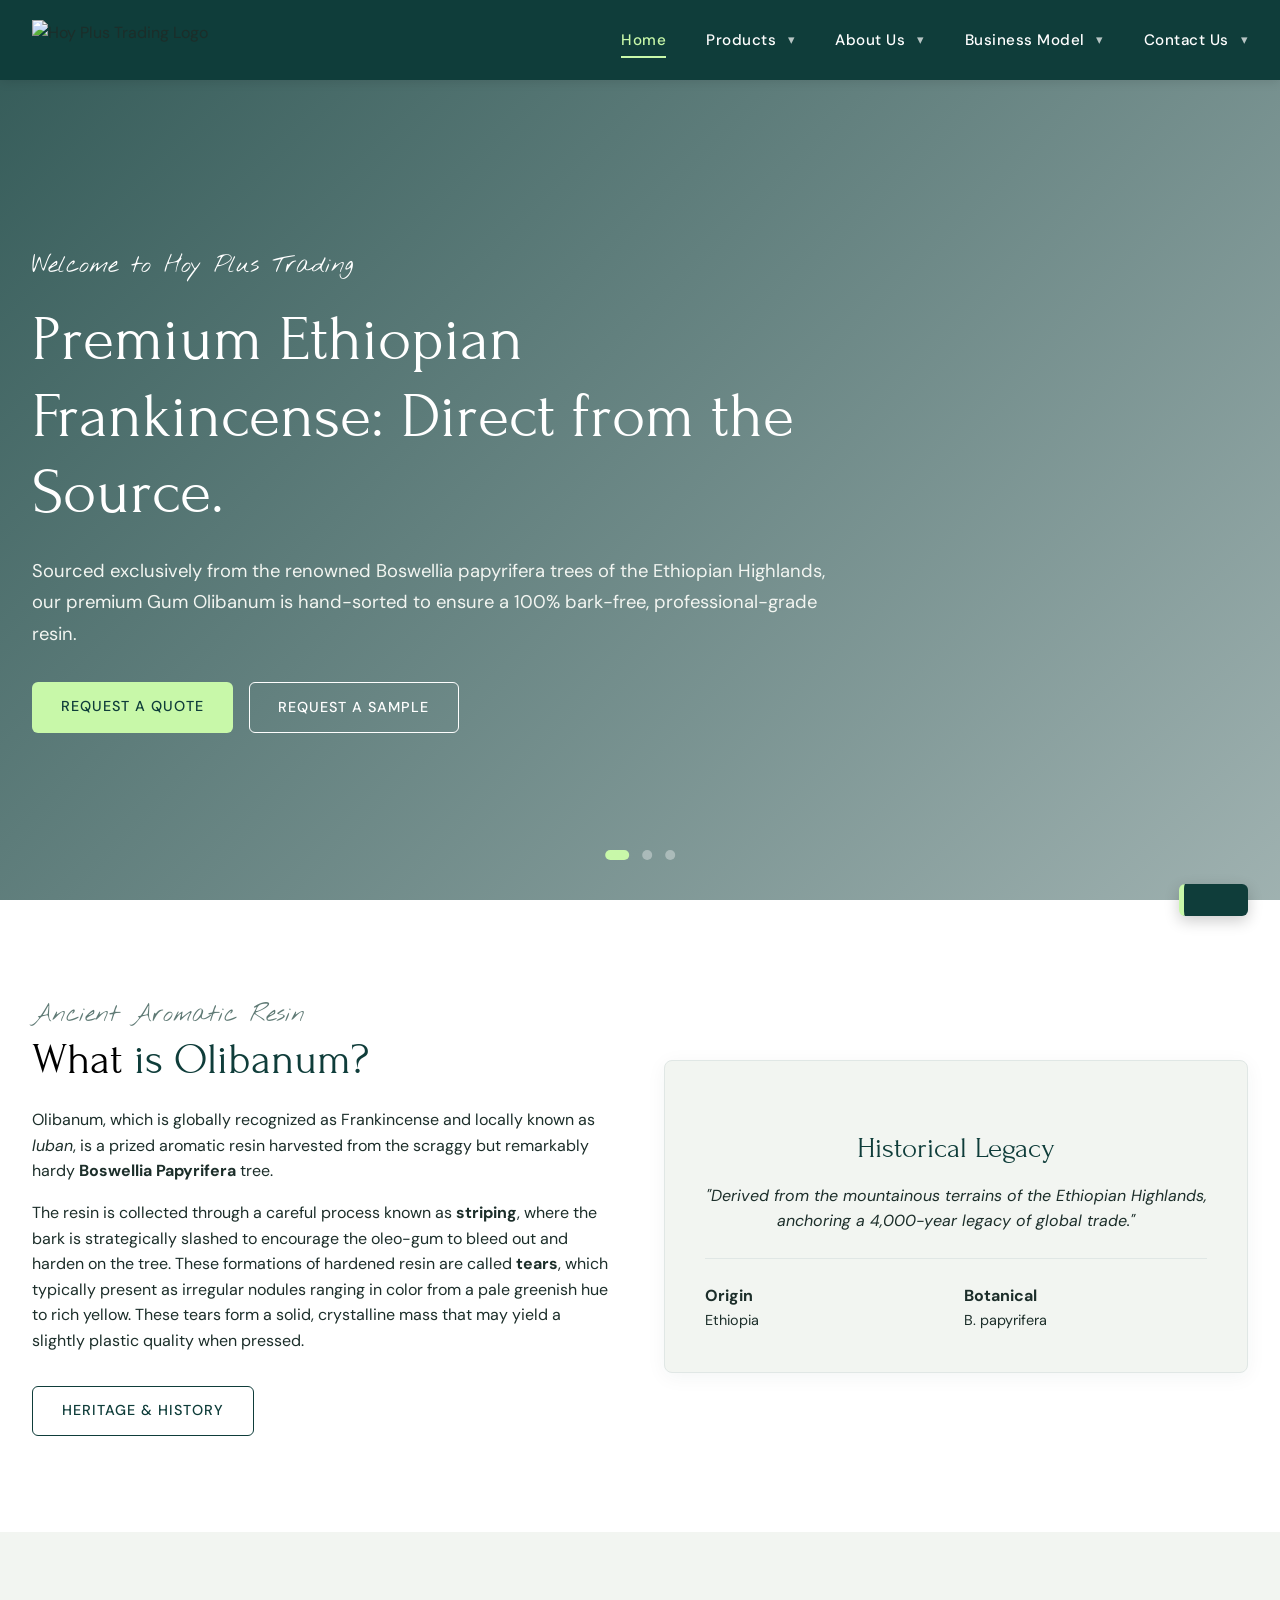
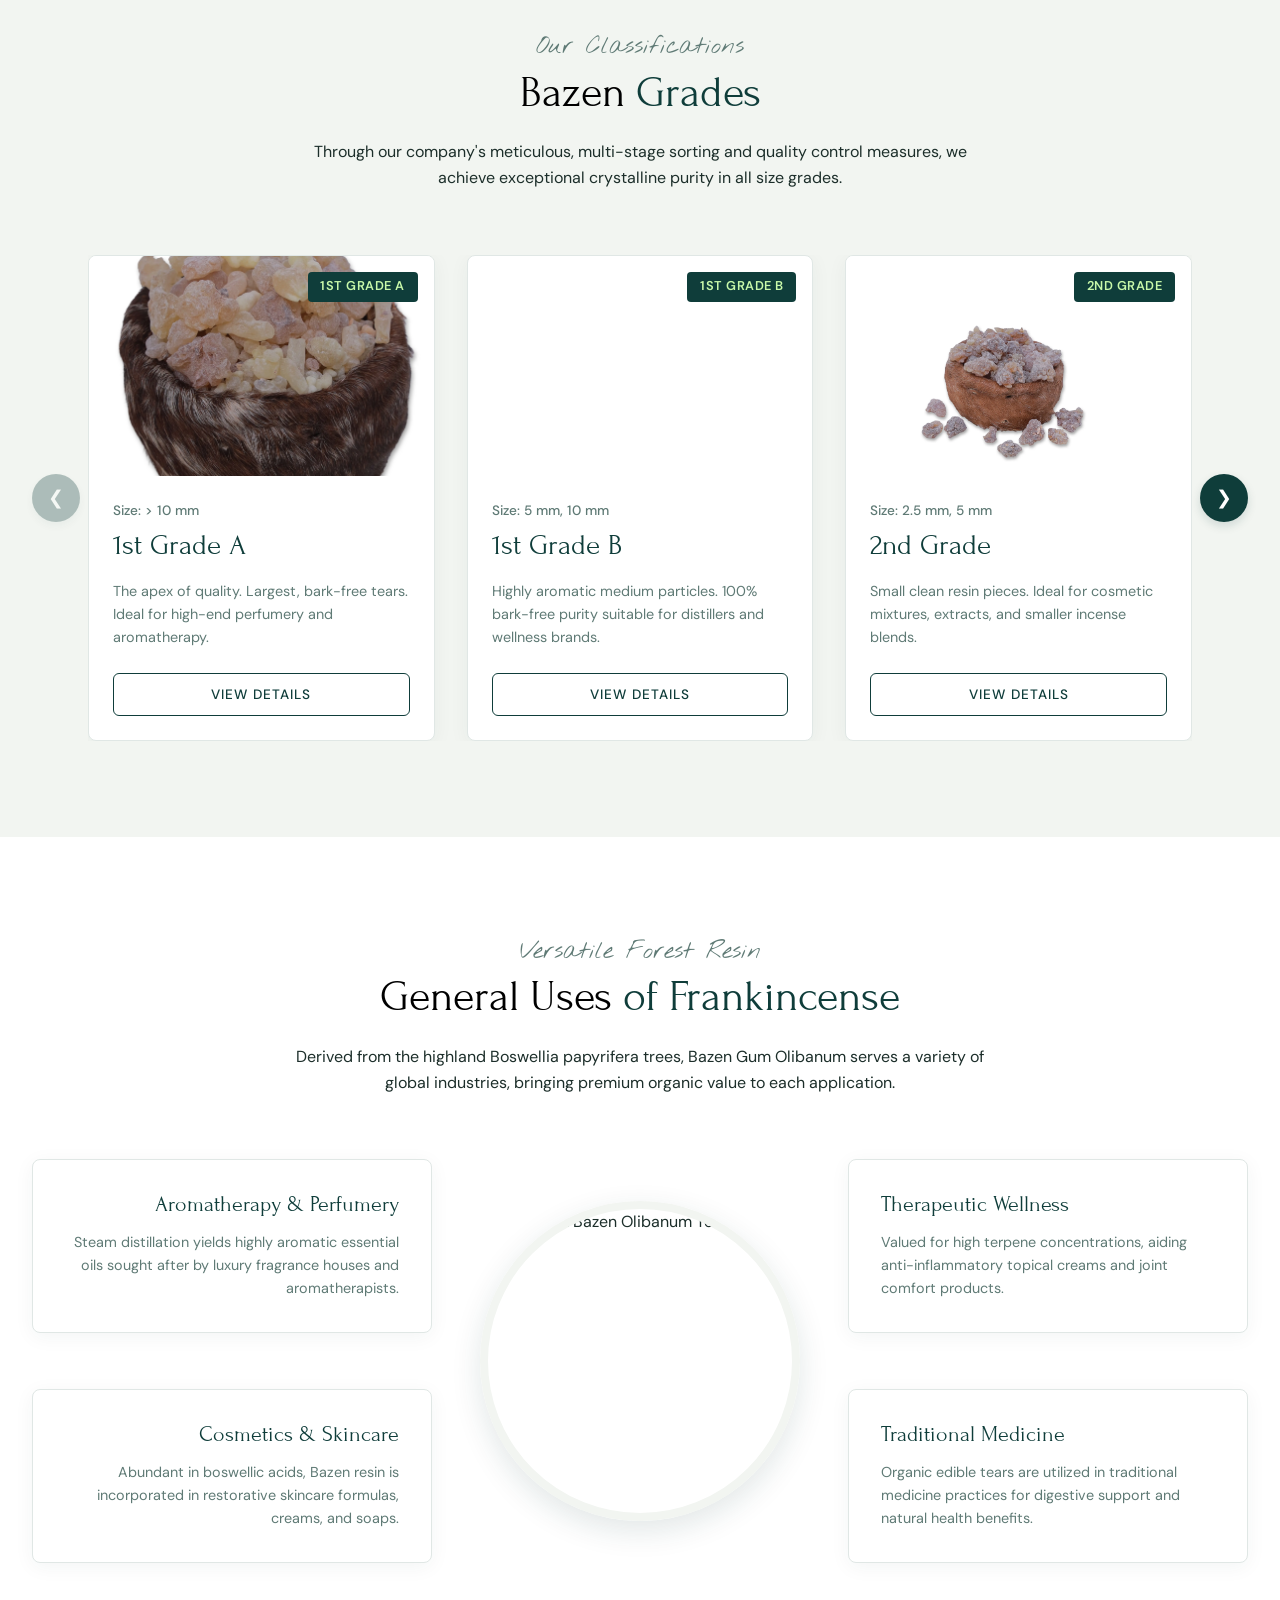
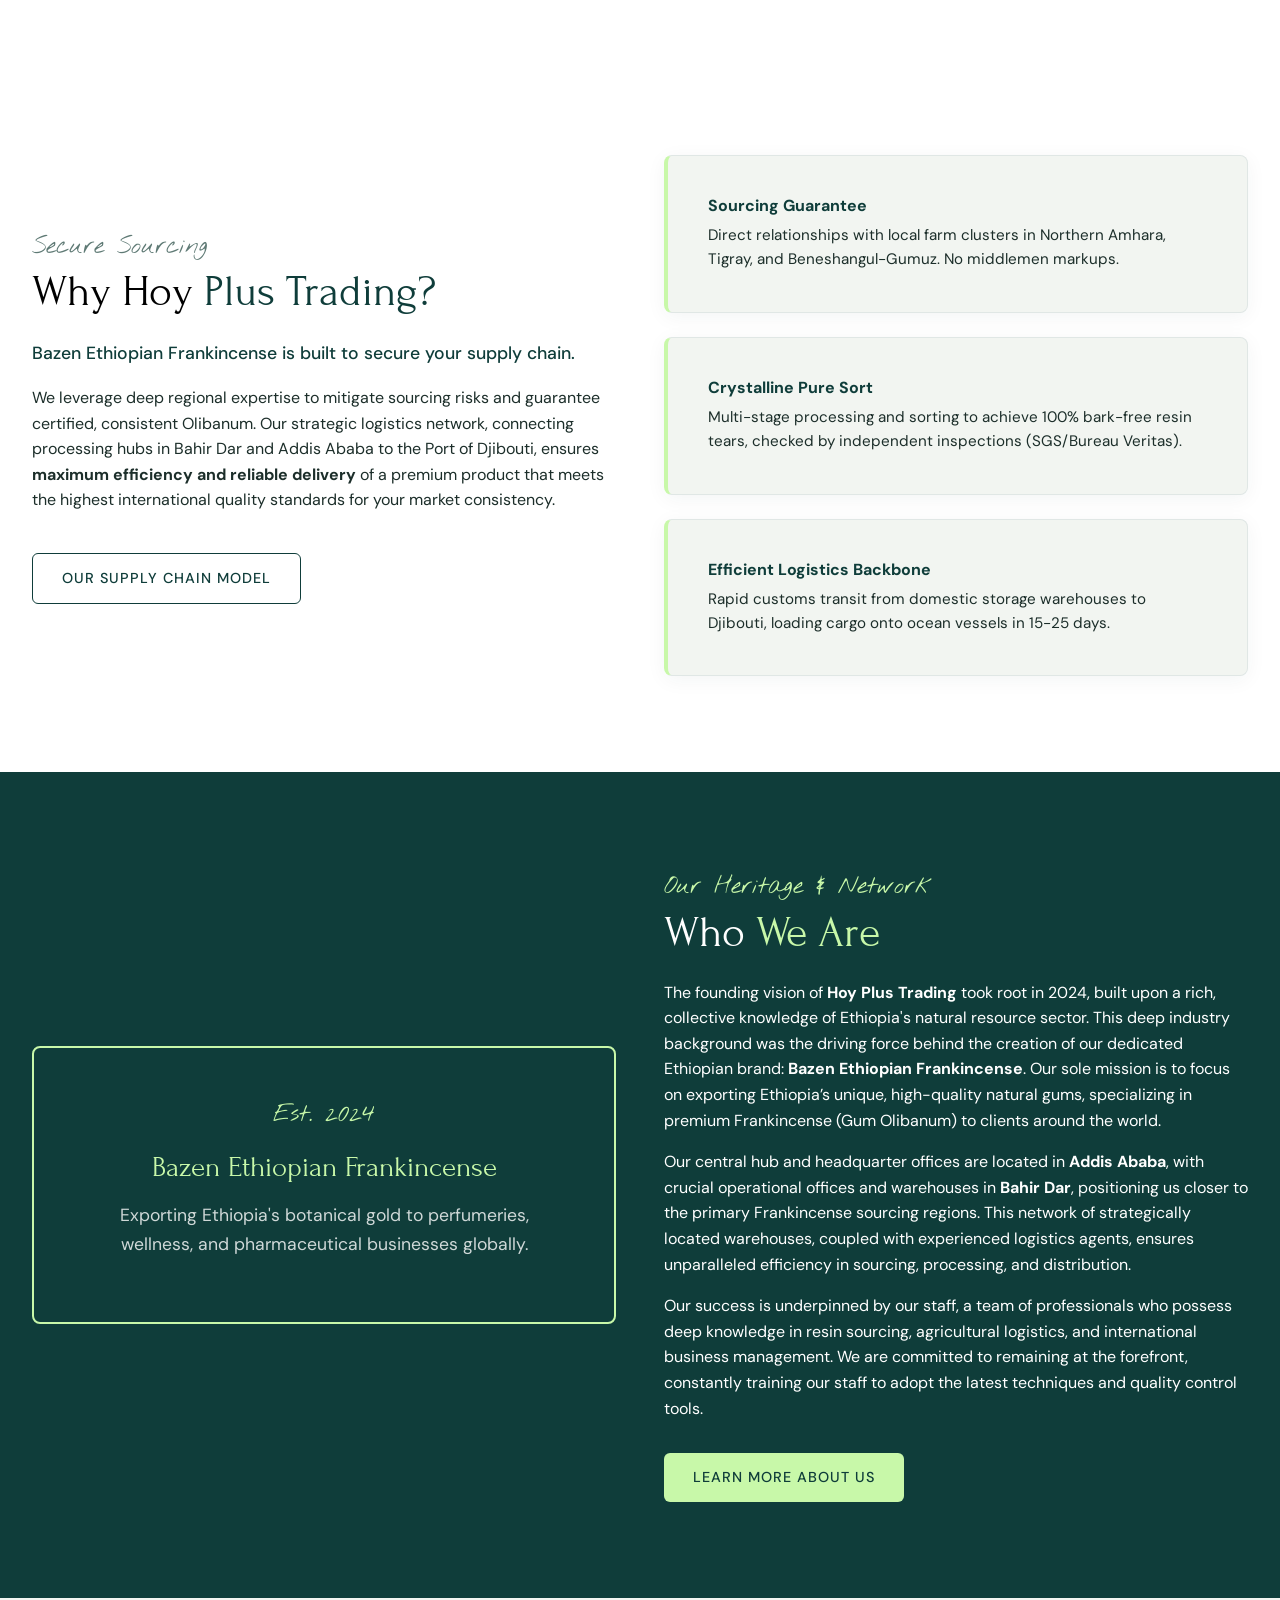
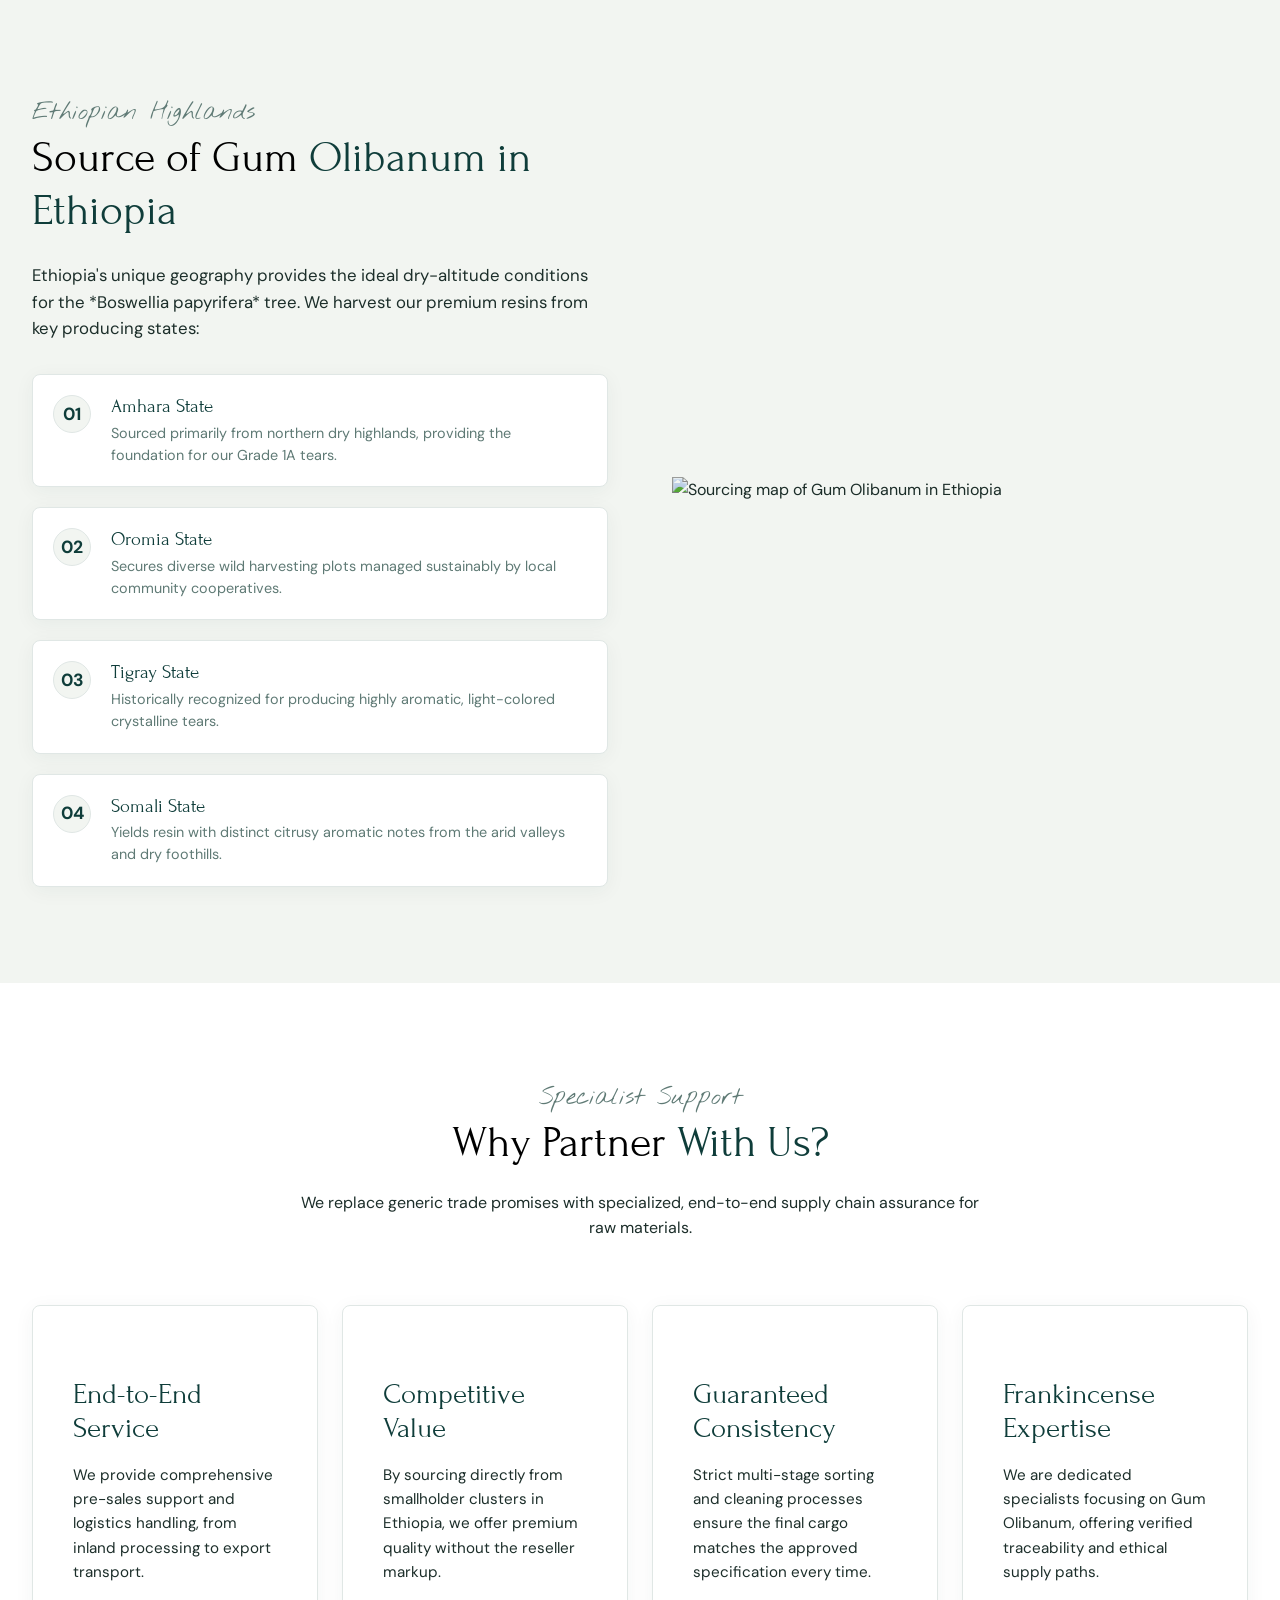
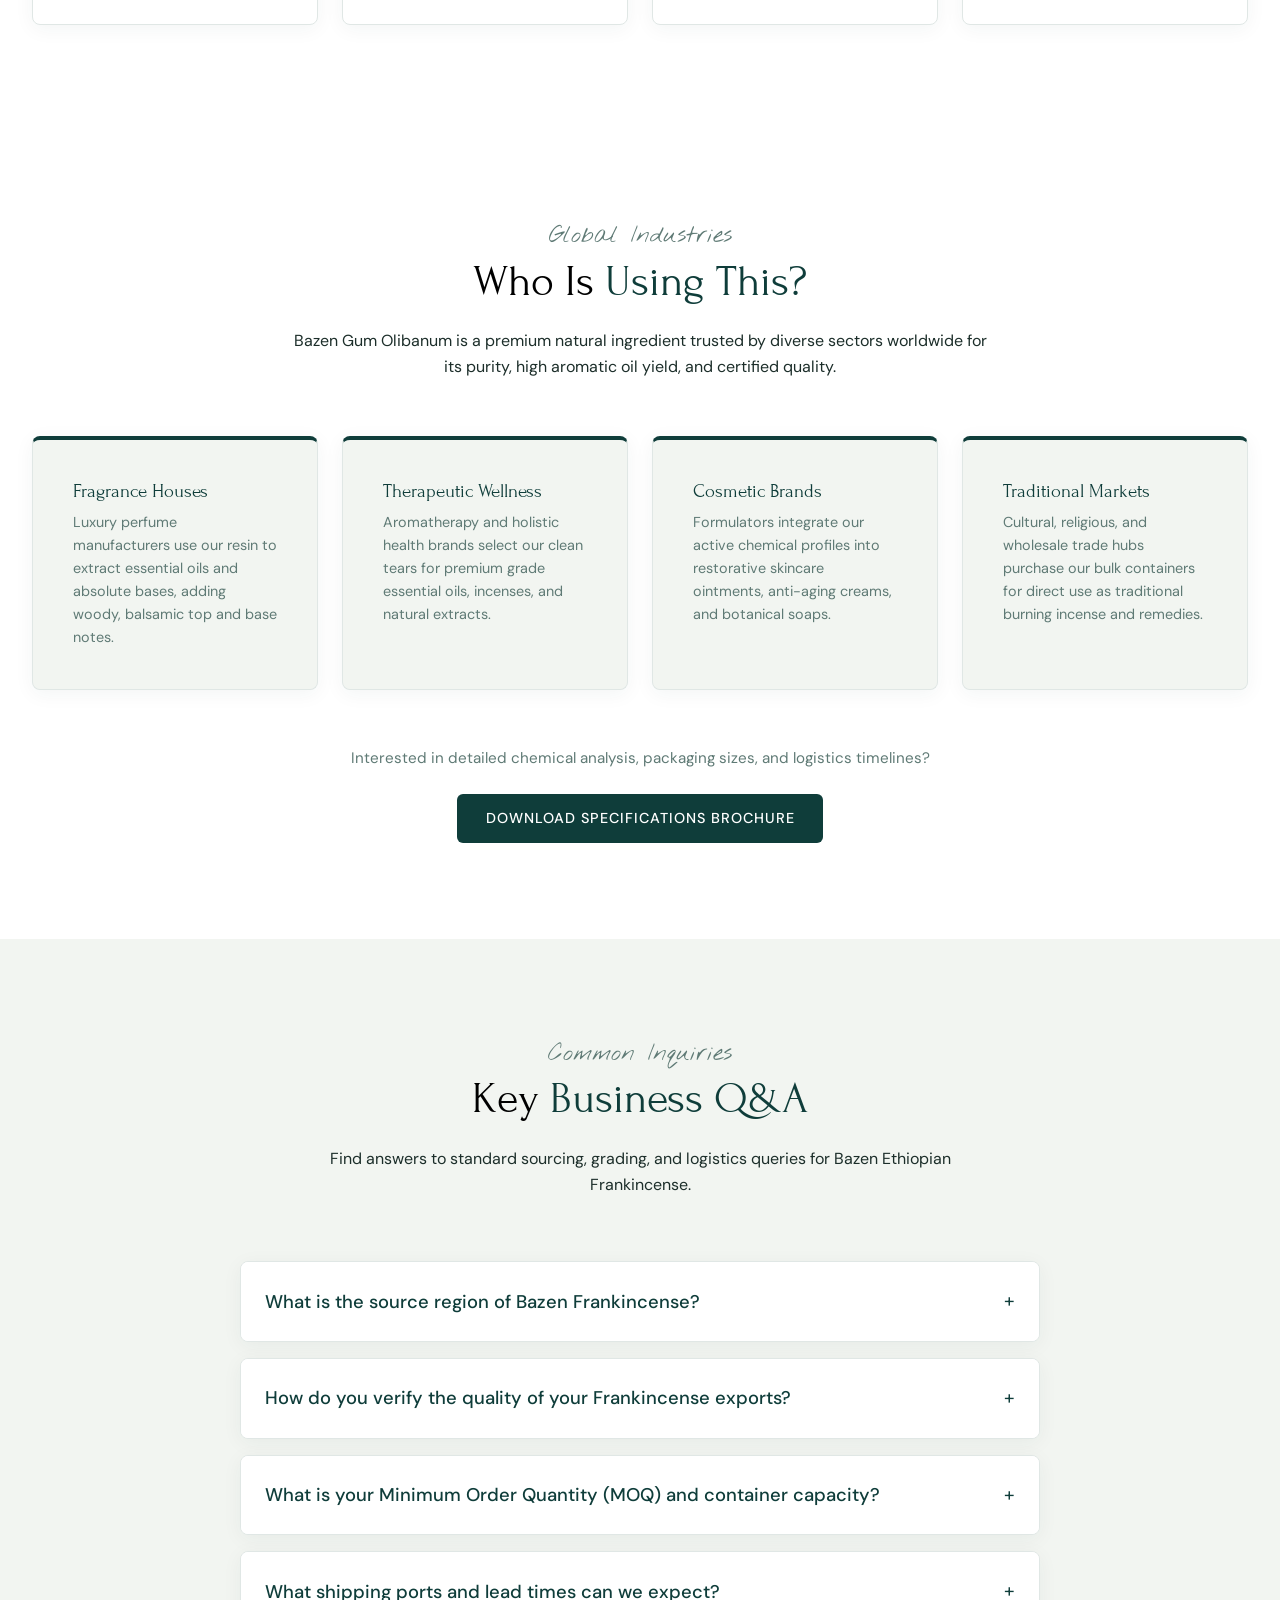
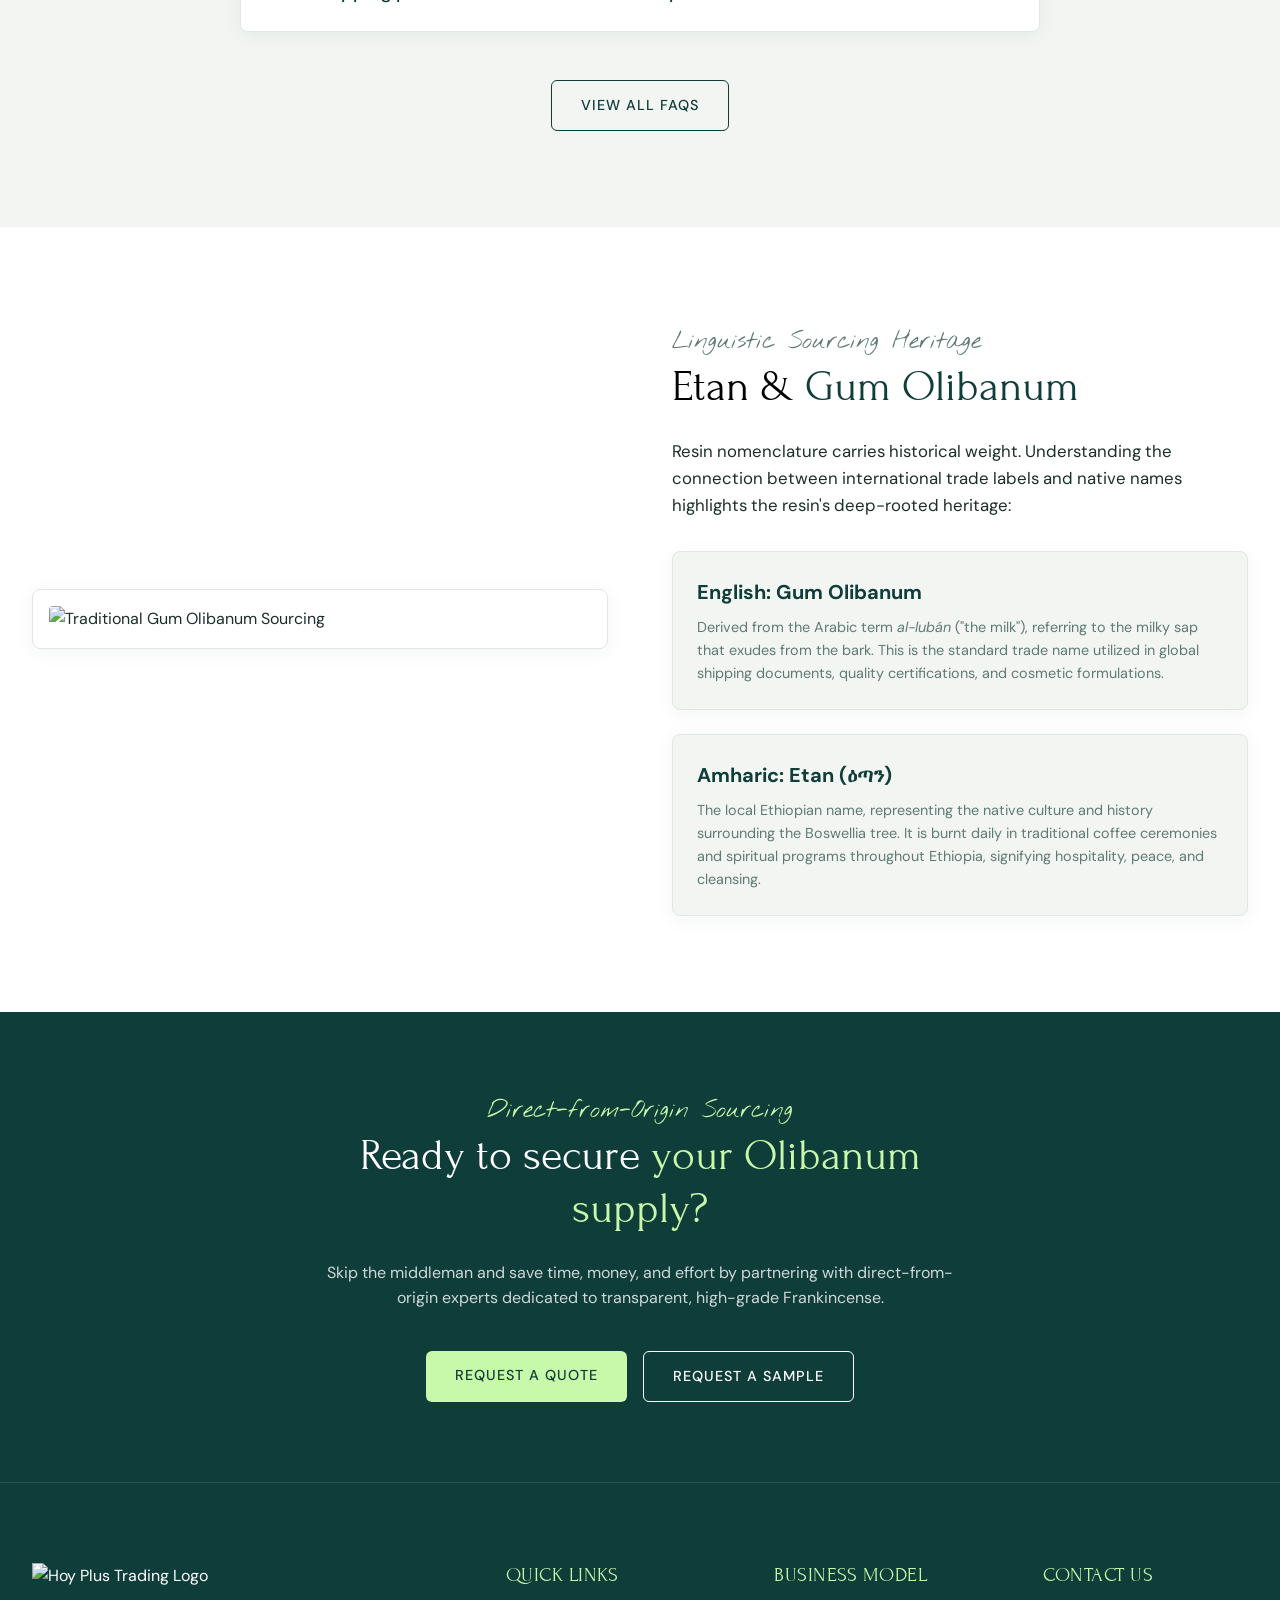
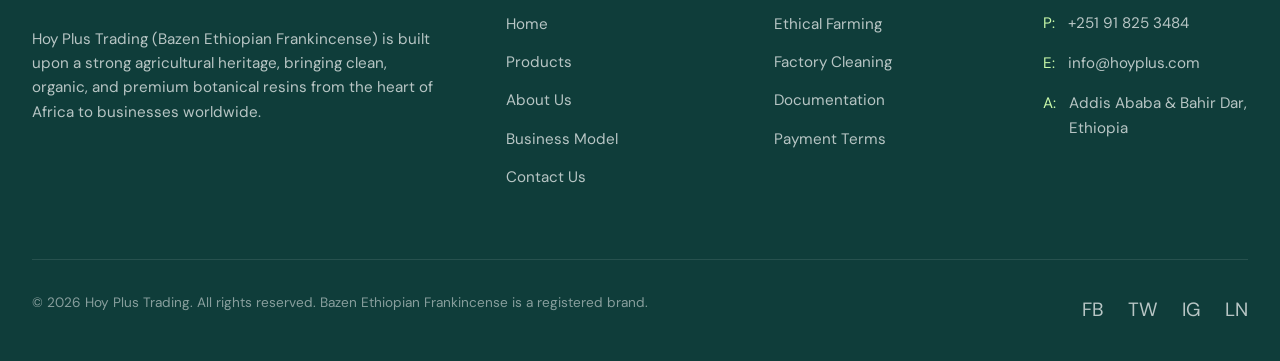
==== index.html @ cef582f9 "Initial commit: Integrate Chatbase chatbot and style adjustments" ====
<!DOCTYPE html>
<html lang="en">
<head>
    <meta charset="UTF-8">
    <meta http-equiv="X-UA-Compatible" content="IE=edge">
    <meta name="viewport" content="width=device-width, initial-scale=1.0">
    <title>Hoy Plus Trading, Bazen Ethiopian Frankincense (Gum Olibanum)</title>
    <meta name="description" content="We specialize in exporting Ethiopia's unique, high-quality natural gums, specializing in premium Frankincense (Gum Olibanum) directly to global clients. Sourced ethically from the Ethiopian highlands.">
    
    <!-- Open Graph SEO -->
    <meta property="og:title" content="Hoy Plus Trading, Bazen Ethiopian Frankincense">
    <meta property="og:description" content="Direct-from-source premium Gum Olibanum (Frankincense) from Ethiopia. Meticulously hand-sorted and 100% bark-free.">
    <meta property="og:image" content="https://shegerdemo.com/holyplus/wp-content/uploads/2026/04/slide-frankincense.webp">
    <meta property="og:type" content="website">
    
    <!-- Stylesheets -->
    <link rel="stylesheet" href="index.css">
</head>
<body>

    <!-- Header Navigation -->
    <header>
        <div class="container header-inner">
            <a href="index.html" class="logo" id="header-logo-link">
                <img src="https://shegerdemo.com/holyplus/wp-content/uploads/2025/03/holy.png" alt="Hoy Plus Trading Logo">
            </a>
            <nav aria-label="Main Navigation">
                <ul class="nav-links" id="main-nav-menu">
                    <li><a href="index.html" class="active" id="nav-home">Home</a></li>
                    <li class="has-dropdown">
                        <a href="products.html" id="nav-products">Products</a>
                        <ul class="dropdown">
                            <li><a href="grade-1a.html">1st Grade A</a></li>
                            <li><a href="grade-1b.html">1st Grade B</a></li>
                            <li><a href="grade-2.html">2nd Grade</a></li>
                            <li><a href="grade-3.html">3rd Grade</a></li>
                            <li><a href="grade-4-special.html">4th Grade Special</a></li>
                            <li><a href="grade-4-normal.html">4th Grade Normal</a></li>
                        </ul>
                    </li>
                    <li class="has-dropdown">
                        <a href="about.html" id="nav-about">About Us</a>
                        <ul class="dropdown">
                            <li><a href="about.html#profile">Profile</a></li>
                            <li><a href="about.html#sustainability">Sustainability</a></li>
                            <li><a href="about.html#quality">Quality</a></li>
                            <li><a href="about.html#fact">Fact</a></li>
                            <li><a href="about.html#warehouse-visit">Warehouse Visit</a></li>
                        </ul>
                    </li>
                    <li class="has-dropdown">
                        <a href="business.html" id="nav-business">Business Model</a>
                        <ul class="dropdown">
                            <li><a href="business.html#farming">Farming</a></li>
                            <li><a href="business.html#processing">Processing</a></li>
                            <li><a href="business.html#docs">Documentation</a></li>
                            <li><a href="business.html#payment">Payment terms</a></li>
                        </ul>
                    </li>
                    <li class="has-dropdown">
                        <a href="contact.html" id="nav-contact">Contact Us</a>
                        <ul class="dropdown">
                            <li><a href="contact.html#faqs">FAQ</a></li>
                            <li class="has-dropdown-submenu">
                                <a href="contact.html#forms-widget-panel">Enquiries</a>
                                <ul class="dropdown-submenu">
                                    <li><a href="contact.html?tab=sample">Sample</a></li>
                                    <li><a href="contact.html?tab=quote">Quote</a></li>
                                </ul>
                            </li>
                        </ul>
                    </li>
                </ul>
            </nav>
            <div class="burger" id="mobile-menu-toggle" aria-label="Toggle navigation menu" role="button" tabindex="0">
                <div class="line1"></div>
                <div class="line2"></div>
                <div class="line3"></div>
            </div>
        </div>
    </header>

    <!-- Hero Section -->
    <section class="hero" id="home-hero">
        <div class="hero-slides">
            <div class="hero-slide active" style="background-image: url('https://shegerdemo.com/holyplus/wp-content/uploads/2026/04/slide-frankincense.webp');"></div>
            <div class="hero-slide" style="background-image: url('https://arabicgum.sd/wp-content/uploads/2017/05/slide-gum-arabic.jpg');"></div>
            <div class="hero-slide" style="background-image: url('https://arabicgum.sd/wp-content/uploads/2017/05/slide-hibiscus.jpg');"></div>
        </div>
        <div class="hero-overlay"></div>
        <div class="container">
            <div class="hero-content">
                <p class="script-text">Welcome to Hoy Plus Trading</p>
                <h1 id="hero-title">Premium Ethiopian Frankincense: Direct from the Source.</h1>
                <p class="hero-subtitle" id="hero-subtext">
                    Sourced exclusively from the renowned Boswellia papyrifera trees of the Ethiopian Highlands, our premium Gum Olibanum is hand-sorted to ensure a 100% bark-free, professional-grade resin.
                </p>
                <div class="hero-actions">
                    <a href="contact.html?tab=quote" class="btn btn-accent" id="hero-btn-quote">Request a Quote</a>
                    <a href="contact.html?tab=sample" class="btn btn-outline-white" id="hero-btn-sample">Request a Sample</a>
                </div>
            </div>
        </div>
        <!-- Slider Controls -->
        <div class="hero-slider-nav">
            <span class="slider-dot active" data-index="0"></span>
            <span class="slider-dot" data-index="1"></span>
            <span class="slider-dot" data-index="2"></span>
        </div>
    </section>

    <!-- What is Olibanum Section -->
    <section class="section olibanum-intro" id="section-what-is-olibanum">
        <div class="container">
            <div class="grid-2">
                <div>
                    <span class="script-text">Ancient Aromatic Resin</span>
                    <h2 id="what-is-olibanum-heading">What is Olibanum?</h2>
                    <p>
                        Olibanum, which is globally recognized as Frankincense and locally known as <em>luban</em>, is a prized aromatic resin harvested from the scraggy but remarkably hardy <strong>Boswellia Papyrifera</strong> tree. 
                    </p>
                    <p>
                        The resin is collected through a careful process known as <strong>striping</strong>, where the bark is strategically slashed to encourage the oleo-gum to bleed out and harden on the tree. These formations of hardened resin are called <strong>tears</strong>, which typically present as irregular nodules ranging in color from a pale greenish hue to rich yellow. These tears form a solid, crystalline mass that may yield a slightly plastic quality when pressed.
                    </p>
                    <div style="margin-top: 2rem;">
                        <a href="about.html#ethiopia" class="btn btn-outline" id="about-ethiopia-link">Heritage & History</a>
                    </div>
                </div>
                <div style="display: flex; align-items: center; justify-content: center;">
                    <div class="info-card" style="width: 100%; text-align: center; background-color: var(--color-bg-light);">
                        <span class="card-icon"></span>
                        <h3>Historical Legacy</h3>
                        <p style="font-style: italic;">"Derived from the mountainous terrains of the Ethiopian Highlands, anchoring a 4,000-year legacy of global trade."</p>
                        <hr style="border: 0; border-top: 1px solid var(--color-border); margin: 1.5rem 0;">
                        <div class="grid-2" style="text-align: left; gap: 1rem;">
                            <div>
                                <strong>Origin</strong>
                                <p style="font-size: 0.9rem; margin-bottom: 0;">Ethiopia</p>
                            </div>
                            <div>
                                <strong>Botanical</strong>
                                <p style="font-size: 0.9rem; margin-bottom: 0;">B. papyrifera</p>
                            </div>
                        </div>
                    </div>
                </div>
            </div>
        </div>
    </section>

    <!-- Our Products Showcase -->
    <section class="section section-bg-light" id="section-products-showcase">
        <div class="container">
            <div class="text-center max-w-700">
                <span class="script-text">Our Classifications</span>
                <h2>Bazen Grades</h2>
                <p>Through our company's meticulous, multi-stage sorting and quality control measures, we achieve exceptional crystalline purity in all size grades.</p>
            </div>
            
            <div class="slider-container" style="margin-top: 4rem;">
                <div class="slider-wrapper">
                    <div class="slider-track">
                        <!-- Grade 1A -->
                        <div class="grade-card" id="card-grade-1a">
                            <div class="grade-img" style="background-image: url('images/Grade%201A.webp');">
                                <span class="grade-tag">1st Grade A</span>
                            </div>
                            <div class="grade-body" style="display: flex; flex-direction: column; justify-content: space-between; height: calc(100% - 220px);">
                                <div>
                                    <p class="grade-size">Size: &gt; 10 mm</p>
                                    <h3><a href="grade-1a.html">1st Grade A</a></h3>
                                    <p style="font-size: 0.9rem; color: var(--color-text-muted); margin-bottom: 1.5rem;">The apex of quality. Largest, bark-free tears. Ideal for high-end perfumery and aromatherapy.</p>
                                </div>
                                <a href="grade-1a.html" class="btn btn-outline" style="text-align: center; width: 100%; display: block; font-size: 0.85rem; padding: 0.6rem 1rem;">View Details</a>
                            </div>
                        </div>
                        
                        <!-- Grade 1B -->
                        <div class="grade-card" id="card-grade-1b">
                            <div class="grade-img" style="background-image: url('https://shegerdemo.com/holyplus/wp-content/uploads/2026/04/slide-frankincense.webp');">
                                <span class="grade-tag">1st Grade B</span>
                            </div>
                            <div class="grade-body" style="display: flex; flex-direction: column; justify-content: space-between; height: calc(100% - 220px);">
                                <div>
                                    <p class="grade-size">Size: 5 mm, 10 mm</p>
                                    <h3><a href="grade-1b.html">1st Grade B</a></h3>
                                    <p style="font-size: 0.9rem; color: var(--color-text-muted); margin-bottom: 1.5rem;">Highly aromatic medium particles. 100% bark-free purity suitable for distillers and wellness brands.</p>
                                </div>
                                <a href="grade-1b.html" class="btn btn-outline" style="text-align: center; width: 100%; display: block; font-size: 0.85rem; padding: 0.6rem 1rem;">View Details</a>
                            </div>
                        </div>
                        
                        <!-- Grade 2 -->
                        <div class="grade-card" id="card-grade-2">
                            <div class="grade-img" style="background-image: url('images/Grade%202A.webp');">
                                <span class="grade-tag">2nd Grade</span>
                            </div>
                            <div class="grade-body" style="display: flex; flex-direction: column; justify-content: space-between; height: calc(100% - 220px);">
                                <div>
                                    <p class="grade-size">Size: 2.5 mm, 5 mm</p>
                                    <h3><a href="grade-2.html">2nd Grade</a></h3>
                                    <p style="font-size: 0.9rem; color: var(--color-text-muted); margin-bottom: 1.5rem;">Small clean resin pieces. Ideal for cosmetic mixtures, extracts, and smaller incense blends.</p>
                                </div>
                                <a href="grade-2.html" class="btn btn-outline" style="text-align: center; width: 100%; display: block; font-size: 0.85rem; padding: 0.6rem 1rem;">View Details</a>
                            </div>
                        </div>
                        
                        <!-- Grade 3 -->
                        <div class="grade-card" id="card-grade-3">
                            <div class="grade-img" style="background-image: url('https://shegerdemo.com/holyplus/wp-content/uploads/2026/04/slide-frankincense.webp');">
                                <span class="grade-tag">3rd Grade</span>
                            </div>
                            <div class="grade-body" style="display: flex; flex-direction: column; justify-content: space-between; height: calc(100% - 220px);">
                                <div>
                                    <p class="grade-size">Size: &lt; 2.5 mm</p>
                                    <h3><a href="grade-3.html">3rd Grade</a></h3>
                                    <p style="font-size: 0.9rem; color: var(--color-text-muted); margin-bottom: 1.5rem;">Fine particles. High aromatic concentration. Perfect for burning mixtures and wellness extractions.</p>
                                </div>
                                <a href="grade-3.html" class="btn btn-outline" style="text-align: center; width: 100%; display: block; font-size: 0.85rem; padding: 0.6rem 1rem;">View Details</a>
                            </div>
                        </div>

                        <!-- Grade 4 Special -->
                        <div class="grade-card" id="card-grade-4-special">
                            <div class="grade-img" style="background-image: url('https://shegerdemo.com/holyplus/wp-content/uploads/2026/04/slide-frankincense.webp');">
                                <span class="grade-tag">4th Grade Special</span>
                            </div>
                            <div class="grade-body" style="display: flex; flex-direction: column; justify-content: space-between; height: calc(100% - 220px);">
                                <div>
                                    <p class="grade-size">Size: 1 mm - 2.5 mm</p>
                                    <h3><a href="grade-4-special.html">4th Grade Special</a></h3>
                                    <p style="font-size: 0.9rem; color: var(--color-text-muted); margin-bottom: 1.5rem;">Sifted small tears and clean granules. Extra sorted to minimize bark and dust. Popular for incense processing.</p>
                                </div>
                                <a href="grade-4-special.html" class="btn btn-outline" style="text-align: center; width: 100%; display: block; font-size: 0.85rem; padding: 0.6rem 1rem;">View Details</a>
                            </div>
                        </div>

                        <!-- Grade 4 Normal -->
                        <div class="grade-card" id="card-grade-4-normal">
                            <div class="grade-img" style="background-image: url('https://shegerdemo.com/holyplus/wp-content/uploads/2026/04/slide-frankincense.webp');">
                                <span class="grade-tag">4th Grade Normal</span>
                            </div>
                            <div class="grade-body" style="display: flex; flex-direction: column; justify-content: space-between; height: calc(100% - 220px);">
                                <div>
                                    <p class="grade-size">Size: &lt; 1.5 mm</p>
                                    <h3><a href="grade-4-normal.html">4th Grade Normal</a></h3>
                                    <p style="font-size: 0.9rem; color: var(--color-text-muted); margin-bottom: 1.5rem;">Natural siftings and powder. Highly aromatic and cost-effective bulk choice for oil steam distillation.</p>
                                </div>
                                <a href="grade-4-normal.html" class="btn btn-outline" style="text-align: center; width: 100%; display: block; font-size: 0.85rem; padding: 0.6rem 1rem;">View Details</a>
                            </div>
                        </div>
                    </div>
                </div>
                <!-- Navigation Buttons -->
                <button class="slider-nav prev" aria-label="Previous slide">&#10094;</button>
                <button class="slider-nav next" aria-label="Next slide">&#10095;</button>
            </div>
        </div>
    </section>

    <!-- Circular Uses Section -->
    <section class="section" id="section-uses-circular">
        <div class="container">
            <div class="text-center max-w-700">
                <span class="script-text">Versatile Forest Resin</span>
                <h2>General Uses of Frankincense</h2>
                <p>Derived from the highland Boswellia papyrifera trees, Bazen Gum Olibanum serves a variety of global industries, bringing premium organic value to each application.</p>
            </div>
            
            <div class="uses-radial-grid">
                <!-- Left Column (Surrounding Left) -->
                <div class="uses-left-col">
                    <div class="uses-item" id="uses-left-top">
                        <h3>Aromatherapy &amp; Perfumery</h3>
                        <p style="font-size: 0.9rem; color: var(--color-text-muted); margin-bottom: 0;">Steam distillation yields highly aromatic essential oils sought after by luxury fragrance houses and aromatherapists.</p>
                    </div>
                    <div class="uses-item" id="uses-left-bottom">
                        <h3>Cosmetics &amp; Skincare</h3>
                        <p style="font-size: 0.9rem; color: var(--color-text-muted); margin-bottom: 0;">Abundant in boswellic acids, Bazen resin is incorporated in restorative skincare formulas, creams, and soaps.</p>
                    </div>
                </div>
                
                <!-- Center Image (Circle) -->
                <div class="uses-center-circle">
                    <img src="https://shegerdemo.com/holyplus/wp-content/uploads/2026/04/slide-frankincense.webp" alt="Premium Bazen Olibanum Tears">
                </div>
                
                <!-- Right Column (Surrounding Right) -->
                <div class="uses-right-col">
                    <div class="uses-item" id="uses-right-top">
                        <h3>Therapeutic Wellness</h3>
                        <p style="font-size: 0.9rem; color: var(--color-text-muted); margin-bottom: 0;">Valued for high terpene concentrations, aiding anti-inflammatory topical creams and joint comfort products.</p>
                    </div>
                    <div class="uses-item" id="uses-right-bottom">
                        <h3>Traditional Medicine</h3>
                        <p style="font-size: 0.9rem; color: var(--color-text-muted); margin-bottom: 0;">Organic edible tears are utilized in traditional medicine practices for digestive support and natural health benefits.</p>
                    </div>
                </div>
            </div>
        </div>
    </section>

    <!-- Why Hoy Plus Trading Section -->
    <section class="section" id="section-why-hoy-plus">
        <div class="container">
            <div class="grid-2">
                <div style="display: flex; flex-direction: column; justify-content: center;">
                    <span class="script-text">Secure Sourcing</span>
                    <h2>Why Hoy Plus Trading?</h2>
                    <p style="font-size: 1.1rem; line-height: 1.7; font-weight: 500; color: var(--color-primary);">
                        Bazen Ethiopian Frankincense is built to secure your supply chain. 
                    </p>
                    <p>
                        We leverage deep regional expertise to mitigate sourcing risks and guarantee certified, consistent Olibanum. Our strategic logistics network, connecting processing hubs in Bahir Dar and Addis Ababa to the Port of Djibouti, ensures <strong>maximum efficiency and reliable delivery</strong> of a premium product that meets the highest international quality standards for your market consistency.
                    </p>
                    <div style="margin-top: 1.5rem;">
                        <a href="business.html" class="btn btn-outline" id="why-hoy-plus-business-btn">Our Supply Chain Model</a>
                    </div>
                </div>
                <div>
                    <div class="info-card" style="margin-bottom: 1.5rem; background-color: var(--color-bg-light); border-left: 4px solid var(--color-accent);">
                        <h4 style="font-family: var(--font-body); font-weight: bold; margin-bottom: 0.5rem;">Sourcing Guarantee</h4>
                        <p style="margin-bottom: 0; font-size: 0.95rem;">Direct relationships with local farm clusters in Northern Amhara, Tigray, and Beneshangul-Gumuz. No middlemen markups.</p>
                    </div>
                    <div class="info-card" style="margin-bottom: 1.5rem; background-color: var(--color-bg-light); border-left: 4px solid var(--color-accent);">
                        <h4 style="font-family: var(--font-body); font-weight: bold; margin-bottom: 0.5rem;">Crystalline Pure Sort</h4>
                        <p style="margin-bottom: 0; font-size: 0.95rem;">Multi-stage processing and sorting to achieve 100% bark-free resin tears, checked by independent inspections (SGS/Bureau Veritas).</p>
                    </div>
                    <div class="info-card" style="background-color: var(--color-bg-light); border-left: 4px solid var(--color-accent);">
                        <h4 style="font-family: var(--font-body); font-weight: bold; margin-bottom: 0.5rem;">Efficient Logistics Backbone</h4>
                        <p style="margin-bottom: 0; font-size: 0.95rem;">Rapid customs transit from domestic storage warehouses to Djibouti, loading cargo onto ocean vessels in 15-25 days.</p>
                    </div>
                </div>
            </div>
        </div>
    </section>

    <!-- Who We Are Section -->
    <section class="section section-bg-dark" id="section-who-we-are">
        <div class="container">
            <div class="grid-2">
                <div style="display:flex; align-items:center; justify-content:center;">
                    <div style="border: 2px solid var(--color-accent); padding: 3rem; border-radius: var(--border-radius); text-align: center;">
                        <span class="script-text">Est. 2024</span>
                        <h3 style="margin-top: 1rem; color: var(--color-accent);">Bazen Ethiopian Frankincense</h3>
                        <p style="font-size: 1.1rem; color: rgba(255,255,255,0.8); margin-top: 1rem;">Exporting Ethiopia's botanical gold to perfumeries, wellness, and pharmaceutical businesses globally.</p>
                    </div>
                </div>
                <div>
                    <span class="script-text">Our Heritage & Network</span>
                    <h2>Who We Are</h2>
                    <p>
                        The founding vision of <strong>Hoy Plus Trading</strong> took root in 2024, built upon a rich, collective knowledge of Ethiopia's natural resource sector. This deep industry background was the driving force behind the creation of our dedicated Ethiopian brand: <strong>Bazen Ethiopian Frankincense</strong>. Our sole mission is to focus on exporting Ethiopia’s unique, high-quality natural gums, specializing in premium Frankincense (Gum Olibanum) to clients around the world.
                    </p>
                    <p>
                        Our central hub and headquarter offices are located in <strong>Addis Ababa</strong>, with crucial operational offices and warehouses in <strong>Bahir Dar</strong>, positioning us closer to the primary Frankincense sourcing regions. This network of strategically located warehouses, coupled with experienced logistics agents, ensures unparalleled efficiency in sourcing, processing, and distribution.
                    </p>
                    <p>
                        Our success is underpinned by our staff, a team of professionals who possess deep knowledge in resin sourcing, agricultural logistics, and international business management. We are committed to remaining at the forefront, constantly training our staff to adopt the latest techniques and quality control tools.
                    </p>
                    <div style="margin-top: 2rem;">
                        <a href="about.html" class="btn btn-accent" id="who-we-are-about-btn">Learn More About Us</a>
                    </div>
                </div>
            </div>
        </div>
    </section>

    <!-- Source of Gum Olibanum in Ethiopia Section -->
    <section class="section section-bg-light" id="section-sourcing-origin">
        <div class="container">
            <div class="grid-2" style="align-items: center; gap: 4rem;">
                <!-- Left Column: Content & States -->
                <div>
                    <span class="script-text">Ethiopian Highlands</span>
                    <h2 style="margin-bottom: 1.5rem;">Source of Gum Olibanum in Ethiopia</h2>
                    <p style="margin-bottom: 2rem; font-size: 1.05rem; line-height: 1.6;">
                        Ethiopia's unique geography provides the ideal dry-altitude conditions for the *Boswellia papyrifera* tree. We harvest our premium resins from key producing states:
                    </p>
                    
                    <div style="display: flex; flex-direction: column; gap: 1.25rem;">
                        <div class="info-card" style="background-color: var(--color-white); display: flex; align-items: flex-start; gap: 1.25rem; padding: 1.25rem; margin-bottom: 0;">
                            <div style="font-size: 1.1rem; font-weight: bold; color: var(--color-primary); background-color: var(--color-bg-light); width: 38px; height: 38px; border-radius: 50%; display: flex; align-items: center; justify-content: center; border: 1px solid var(--color-border); flex-shrink: 0;">01</div>
                            <div>
                                <h3 style="font-size: 1.2rem; color: var(--color-primary); margin-bottom: 0.3rem;">Amhara State</h3>
                                <p style="font-size: 0.9rem; color: var(--color-text-muted); margin-bottom: 0; line-height: 1.5;">Sourced primarily from northern dry highlands, providing the foundation for our Grade 1A tears.</p>
                            </div>
                        </div>
                        <div class="info-card" style="background-color: var(--color-white); display: flex; align-items: flex-start; gap: 1.25rem; padding: 1.25rem; margin-bottom: 0;">
                            <div style="font-size: 1.1rem; font-weight: bold; color: var(--color-primary); background-color: var(--color-bg-light); width: 38px; height: 38px; border-radius: 50%; display: flex; align-items: center; justify-content: center; border: 1px solid var(--color-border); flex-shrink: 0;">02</div>
                            <div>
                                <h3 style="font-size: 1.2rem; color: var(--color-primary); margin-bottom: 0.3rem;">Oromia State</h3>
                                <p style="font-size: 0.9rem; color: var(--color-text-muted); margin-bottom: 0; line-height: 1.5;">Secures diverse wild harvesting plots managed sustainably by local community cooperatives.</p>
                            </div>
                        </div>
                        <div class="info-card" style="background-color: var(--color-white); display: flex; align-items: flex-start; gap: 1.25rem; padding: 1.25rem; margin-bottom: 0;">
                            <div style="font-size: 1.1rem; font-weight: bold; color: var(--color-primary); background-color: var(--color-bg-light); width: 38px; height: 38px; border-radius: 50%; display: flex; align-items: center; justify-content: center; border: 1px solid var(--color-border); flex-shrink: 0;">03</div>
                            <div>
                                <h3 style="font-size: 1.2rem; color: var(--color-primary); margin-bottom: 0.3rem;">Tigray State</h3>
                                <p style="font-size: 0.9rem; color: var(--color-text-muted); margin-bottom: 0; line-height: 1.5;">Historically recognized for producing highly aromatic, light-colored crystalline tears.</p>
                            </div>
                        </div>
                        <div class="info-card" style="background-color: var(--color-white); display: flex; align-items: flex-start; gap: 1.25rem; padding: 1.25rem; margin-bottom: 0;">
                            <div style="font-size: 1.1rem; font-weight: bold; color: var(--color-primary); background-color: var(--color-bg-light); width: 38px; height: 38px; border-radius: 50%; display: flex; align-items: center; justify-content: center; border: 1px solid var(--color-border); flex-shrink: 0;">04</div>
                            <div>
                                <h3 style="font-size: 1.2rem; color: var(--color-primary); margin-bottom: 0.3rem;">Somali State</h3>
                                <p style="font-size: 0.9rem; color: var(--color-text-muted); margin-bottom: 0; line-height: 1.5;">Yields resin with distinct citrusy aromatic notes from the arid valleys and dry foothills.</p>
                            </div>
                        </div>
                    </div>
                </div>
                
                <!-- Right Column: Map Image -->
                <div style="display: flex; justify-content: center; align-items: center; width: 100%;">
                    <img src="https://res.cloudinary.com/djdocoor3/image/upload/v1785227208/map_eth_1_eelbzr.png" alt="Sourcing map of Gum Olibanum in Ethiopia" style="width: 100%; height: auto; display: block; mix-blend-mode: multiply;">
                </div>
            </div>
        </div>
    </section>

    <!-- Why Partner With Us Section -->
    <section class="section" id="section-partner-pillars">
        <div class="container">
            <div class="text-center max-w-700" style="margin-bottom: 4rem;">
                <span class="script-text">Specialist Support</span>
                <h2>Why Partner With Us?</h2>
                <p>We replace generic trade promises with specialized, end-to-end supply chain assurance for raw materials.</p>
            </div>
            
            <div class="grid-4">
                <div class="info-card" id="pillar-end-to-end">
                    <span class="card-icon" style="color: var(--color-primary);"></span>
                    <h3>End-to-End Service</h3>
                    <p style="font-size: 0.95rem; margin-bottom: 0;">We provide comprehensive pre-sales support and logistics handling, from inland processing to export transport.</p>
                </div>
                
                <div class="info-card" id="pillar-competitive">
                    <span class="card-icon" style="color: var(--color-primary);"></span>
                    <h3>Competitive Value</h3>
                    <p style="font-size: 0.95rem; margin-bottom: 0;">By sourcing directly from smallholder clusters in Ethiopia, we offer premium quality without the reseller markup.</p>
                </div>
                
                <div class="info-card" id="pillar-consistency">
                    <span class="card-icon" style="color: var(--color-primary);"></span>
                    <h3>Guaranteed Consistency</h3>
                    <p style="font-size: 0.95rem; margin-bottom: 0;">Strict multi-stage sorting and cleaning processes ensure the final cargo matches the approved specification every time.</p>
                </div>
                
                <div class="info-card" id="pillar-expertise">
                    <span class="card-icon" style="color: var(--color-primary);"></span>
                    <h3>Frankincense Expertise</h3>
                    <p style="font-size: 0.95rem; margin-bottom: 0;">We are dedicated specialists focusing on Gum Olibanum, offering verified traceability and ethical supply paths.</p>
                </div>
            </div>
        </div>
    </section>

    <!-- Who Is Using This Section -->
    <section class="section" id="section-who-is-using">
        <div class="container">
            <div class="text-center max-w-700" style="margin-bottom: 3.5rem;">
                <span class="script-text">Global Industries</span>
                <h2>Who Is Using This?</h2>
                <p>
                    Bazen Gum Olibanum is a premium natural ingredient trusted by diverse sectors worldwide for its purity, high aromatic oil yield, and certified quality.
                </p>
            </div>
            
            <div class="grid-4" style="margin-bottom: 3.5rem;">
                <div class="info-card" style="background-color: var(--color-bg-light); border-top: 4px solid var(--color-primary);">
                    <h3 style="font-size: 1.2rem; color: var(--color-primary); margin-bottom: 0.5rem;">Fragrance Houses</h3>
                    <p style="font-size: 0.9rem; color: var(--color-text-muted); margin-bottom: 0; line-height: 1.6;">
                        Luxury perfume manufacturers use our resin to extract essential oils and absolute bases, adding woody, balsamic top and base notes.
                    </p>
                </div>
                
                <div class="info-card" style="background-color: var(--color-bg-light); border-top: 4px solid var(--color-primary);">
                    <h3 style="font-size: 1.2rem; color: var(--color-primary); margin-bottom: 0.5rem;">Therapeutic Wellness</h3>
                    <p style="font-size: 0.9rem; color: var(--color-text-muted); margin-bottom: 0; line-height: 1.6;">
                        Aromatherapy and holistic health brands select our clean tears for premium grade essential oils, incenses, and natural extracts.
                    </p>
                </div>
                
                <div class="info-card" style="background-color: var(--color-bg-light); border-top: 4px solid var(--color-primary);">
                    <h3 style="font-size: 1.2rem; color: var(--color-primary); margin-bottom: 0.5rem;">Cosmetic Brands</h3>
                    <p style="font-size: 0.9rem; color: var(--color-text-muted); margin-bottom: 0; line-height: 1.6;">
                        Formulators integrate our active chemical profiles into restorative skincare ointments, anti-aging creams, and botanical soaps.
                    </p>
                </div>
                
                <div class="info-card" style="background-color: var(--color-bg-light); border-top: 4px solid var(--color-primary);">
                    <h3 style="font-size: 1.2rem; color: var(--color-primary); margin-bottom: 0.5rem;">Traditional Markets</h3>
                    <p style="font-size: 0.9rem; color: var(--color-text-muted); margin-bottom: 0; line-height: 1.6;">
                        Cultural, religious, and wholesale trade hubs purchase our bulk containers for direct use as traditional burning incense and remedies.
                    </p>
                </div>
            </div>
            
            <div style="text-align: center;">
                <p style="margin-bottom: 1.5rem; color: var(--color-text-muted); font-size: 0.95rem;">Interested in detailed chemical analysis, packaging sizes, and logistics timelines?</p>
                <a href="#" class="btn btn-primary" id="btn-download-brochure">Download Specifications Brochure</a>
            </div>
        </div>
    </section>

    <!-- Key Business Q&A -->
    <section class="section section-bg-light" id="section-homepage-qa">
        <div class="container">
            <div class="text-center max-w-700" style="margin-bottom: 4rem;">
                <span class="script-text">Common Inquiries</span>
                <h2>Key Business Q&A</h2>
                <p>Find answers to standard sourcing, grading, and logistics queries for Bazen Ethiopian Frankincense.</p>
            </div>
            
            <div class="accordion" id="homepage-faq-accordion">
                <div class="accordion-item">
                    <div class="accordion-header">
                        <h3>What is the source region of Bazen Frankincense?</h3>
                        <span class="accordion-icon">+</span>
                    </div>
                    <div class="accordion-content">
                        <p>We primarily source the premium Boswellia papyrifera variety from the Amhara region of Northern Ethiopia, Tigray, Beneshangul-Gumuz, and the Ogaden region. We partner directly with local smallholder farm families who adhere to Good Agricultural Practices (GAP).</p>
                    </div>
                </div>
                
                <div class="accordion-item">
                    <div class="accordion-header">
                        <h3>How do you verify the quality of your Frankincense exports?</h3>
                        <span class="accordion-icon">+</span>
                    </div>
                    <div class="accordion-content">
                        <p>Quality is ensured through multi-stage sorting to achieve crystalline purity and a 100% bark-free guarantee. Our entire process, including separation and final labeling, is supervised by a food health official to maintain strict phytosanitary standards. We provide Quality & Weight certificates issued by SGS or Bureau Veritas at loading.</p>
                    </div>
                </div>
                
                <div class="accordion-item">
                    <div class="accordion-header">
                        <h3>What is your Minimum Order Quantity (MOQ) and container capacity?</h3>
                        <span class="accordion-icon">+</span>
                    </div>
                    <div class="accordion-content">
                        <p>Our MOQ is a standard 20-foot Full Container Load (FCL). We can pack up to 18 Metric Tons (MT) of Gum Olibanum per 20ft container, using 50 kg Polypropylene (PP) bags as standard packaging.</p>
                    </div>
                </div>
                
                <div class="accordion-item">
                    <div class="accordion-header">
                        <h3>What shipping ports and lead times can we expect?</h3>
                        <span class="accordion-icon">+</span>
                    </div>
                    <div class="accordion-content">
                        <p>We load shipments at the Port of Djibouti (DJJIB). Sourcing, grading, cleaning, packing, and transporting to the port takes 15 to 25 days from contract signing to the vessel's loading. Maritime transit ranges from 2 to 8 weeks depending on destination.</p>
                    </div>
                </div>
            </div>
            
            <div class="text-center" style="margin-top: 3rem;">
                <a href="contact.html#faqs" class="btn btn-outline" id="view-all-faqs-btn">View All FAQs</a>
            </div>
        </div>
    </section>

    <!-- Botanical Identity & Nomenclature Section -->
    <section class="section" id="section-botanical-identity">
        <div class="container">
            <div class="grid-2" style="align-items: center; gap: 4rem;">
                <!-- Left Column: Premium Image -->
                <div style="display: flex; justify-content: center; align-items: center;">
                    <div style="background: var(--color-white); padding: 1rem; border-radius: var(--border-radius); box-shadow: var(--box-shadow); border: 1px solid var(--color-border); width: 100%;">
                        <img src="https://res.cloudinary.com/djdocoor3/image/upload/v1783284149/photo_2026-03-18_17-06-13_xwargv.jpg" alt="Traditional Gum Olibanum Sourcing" style="width: 100%; height: auto; display: block; border-radius: calc(var(--border-radius) - 4px);">
                    </div>
                </div>
                
                <!-- Right Column: Nomenclature explanation -->
                <div>
                    <span class="script-text">Linguistic Sourcing Heritage</span>
                    <h2 style="margin-bottom: 1.5rem;">Etan &amp; Gum Olibanum</h2>
                    <p style="margin-bottom: 2rem; font-size: 1.05rem; line-height: 1.6;">
                        Resin nomenclature carries historical weight. Understanding the connection between international trade labels and native names highlights the resin's deep-rooted heritage:
                    </p>
                    
                    <div style="display: flex; flex-direction: column; gap: 1.5rem;">
                        <div class="info-card" style="background-color: var(--color-bg-light); padding: 1.5rem; margin-bottom: 0;">
                            <strong style="color: var(--color-primary); display: block; font-size: 1.25rem; margin-bottom: 0.5rem;">English: Gum Olibanum</strong>
                            <p style="font-size: 0.9rem; color: var(--color-text-muted); margin-bottom: 0; line-height: 1.6;">
                                Derived from the Arabic term <em>al-lubán</em> ("the milk"), referring to the milky sap that exudes from the bark. This is the standard trade name utilized in global shipping documents, quality certifications, and cosmetic formulations.
                            </p>
                        </div>
                        
                        <div class="info-card" style="background-color: var(--color-bg-light); padding: 1.5rem; margin-bottom: 0;">
                            <strong style="color: var(--color-primary); display: block; font-size: 1.25rem; margin-bottom: 0.5rem;">Amharic: Etan (ዕጣን)</strong>
                            <p style="font-size: 0.9rem; color: var(--color-text-muted); margin-bottom: 0; line-height: 1.6;">
                                The local Ethiopian name, representing the native culture and history surrounding the Boswellia tree. It is burnt daily in traditional coffee ceremonies and spiritual programs throughout Ethiopia, signifying hospitality, peace, and cleansing.
                            </p>
                        </div>
                    </div>
                </div>
            </div>
        </div>
    </section>

    <!-- Footer Action Tabs (Quote & Sample Links) -->
    <section class="section section-bg-dark" id="section-homepage-cta" style="padding: 5rem 0;">
        <div class="container text-center max-w-700">
            <span class="script-text">Direct-from-Origin Sourcing</span>
            <h2 style="margin-bottom: 1.5rem;">Ready to secure your Olibanum supply?</h2>
            <p style="color: rgba(255,255,255,0.8); margin-bottom: 2.5rem;">Skip the middleman and save time, money, and effort by partnering with direct-from-origin experts dedicated to transparent, high-grade Frankincense.</p>
            <div class="hero-actions" style="justify-content: center;">
                <a href="contact.html?tab=quote" class="btn btn-accent" id="cta-btn-quote">Request a Quote</a>
                <a href="contact.html?tab=sample" class="btn btn-outline-white" id="cta-btn-sample">Request a Sample</a>
            </div>
        </div>
    </section>

    <!-- Footer -->
    <footer>
        <div class="container">
            <div class="footer-grid">
                <div class="footer-col">
                    <img src="https://shegerdemo.com/holyplus/wp-content/uploads/2025/03/holy.png" alt="Hoy Plus Trading Logo" style="height: 40px; margin-bottom: 1.5rem;">
                    <p>Hoy Plus Trading (Bazen Ethiopian Frankincense) is built upon a strong agricultural heritage, bringing clean, organic, and premium botanical resins from the heart of Africa to businesses worldwide.</p>
                </div>
                <div class="footer-col">
                    <h4>Quick Links</h4>
                    <ul class="footer-links" id="footer-menu-links">
                        <li><a href="index.html">Home</a></li>
                        <li><a href="products.html">Products</a></li>
                        <li><a href="about.html">About Us</a></li>
                        <li><a href="business.html">Business Model</a></li>
                        <li><a href="contact.html">Contact Us</a></li>
                    </ul>
                </div>
                <div class="footer-col">
                    <h4>Business Model</h4>
                    <ul class="footer-links" id="footer-business-links">
                        <li><a href="business.html#farming">Ethical Farming</a></li>
                        <li><a href="business.html#processing">Factory Cleaning</a></li>
                        <li><a href="business.html#docs">Documentation</a></li>
                        <li><a href="business.html#payment">Payment Terms</a></li>
                    </ul>
                </div>
                <div class="footer-col">
                    <h4>Contact Us</h4>
                    <div class="footer-contact-item">
                        <span>P:</span>
                        <span>+251 91 825 3484</span>
                    </div>
                    <div class="footer-contact-item">
                        <span>E:</span>
                        <span>info@hoyplus.com</span>
                    </div>
                    <div class="footer-contact-item">
                        <span>A:</span>
                        <span>Addis Ababa & Bahir Dar, Ethiopia</span>
                    </div>
                </div>
            </div>
            
            <div class="footer-bottom">
                <p>&copy; 2026 Hoy Plus Trading. All rights reserved. Bazen Ethiopian Frankincense is a registered brand.</p>
                <div class="footer-socials" id="footer-social-media">
                    <a href="#" aria-label="Facebook">FB</a>
                    <a href="#" aria-label="Twitter">TW</a>
                    <a href="#" aria-label="Instagram">IG</a>
                    <a href="#" aria-label="LinkedIn">LN</a>
                </div>
            </div>
        </div>
    </footer>

    <!-- Scripts -->
    <script src="script.js"></script>
    <script>
    (function(){if(!window.chatbase||window.chatbase("getState")!=="initialized"){window.chatbase=(...arguments)=>{if(!window.chatbase.q){window.chatbase.q=[]}window.chatbase.q.push(arguments)};window.chatbase=new Proxy(window.chatbase,{get(target,prop){if(prop==="q"){return target.q}return(...args)=>target(prop,...args)}})}const onLoad=function(){const script=document.createElement("script");script.src="https://www.chatbase.co/embed.min.js";script.id="ETkH_ZBYnOlFBvebM1f4Y";script.domain="www.chatbase.co";document.body.appendChild(script)};if(document.readyState==="complete"){onLoad()}else{window.addEventListener("load",onLoad)}})();
    </script>
</body>
</html>
---- index.css ----
/* ==========================================================================
   DESIGN SYSTEM & GLOBAL STYLES: HOY PLUS / BAZEN ETHIOPIAN FRANKINCENSE
   ========================================================================== */

/* Import Fonts */
@import url('https://fonts.googleapis.com/css?family=DM+Sans:300,400,500,700&display=swap');
@import url('https://fonts.googleapis.com/css?family=Forum&display=swap');
@import url('https://fonts.googleapis.com/css?family=Nothing+You+Could+Do&display=swap');

:root {
    /* Color Palette */
    --color-primary: #0F3D3A;        /* Dark Forest Green */
    --color-primary-rgb: 15, 61, 58;
    --color-primary-light: #185E5A;  /* Lighter Forest Green */
    --color-accent: #C8F8A9;         /* Accent Lime Green */
    --color-accent-dark: #0F3D3A;
    --color-bg-light: #F2F5F1;       /* Light Sage / Off-White */
    --color-white: #FFFFFF;
    --color-black: #000000;
    --color-text: #1C2E2A;           /* Off-black charcoal */
    --color-text-muted: #5F7A75;     /* Soft slate green */
    --color-border: #E0E7E5;         /* Soft border color */
    
    /* Typography */
    --font-heading: 'Forum', Georgia, serif;
    --font-body: 'DM Sans', -apple-system, BlinkMacSystemFont, "Segoe UI", Roboto, Helvetica, Arial, sans-serif;
    --font-script: 'Nothing You Could Do', cursive;
    
    /* Spacing & Layout */
    --max-width: 1280px;
    --header-height: 80px;
    --transition: all 0.3s cubic-bezier(0.25, 0.8, 0.25, 1);
    --border-radius: 8px;
    --box-shadow: 0 4px 20px rgba(15, 61, 58, 0.05);
    --box-shadow-hover: 0 10px 30px rgba(15, 61, 58, 0.12);
}

/* Base Styles */
* {
    box-sizing: border-box;
    margin: 0;
    padding: 0;
}

html {
    scroll-behavior: smooth;
    font-size: 16px;
    -webkit-font-smoothing: antialiased;
}

body {
    font-family: var(--font-body);
    font-size: 1rem;
    line-height: 1.6;
    color: var(--color-text);
    background-color: var(--color-white);
    overflow-x: hidden;
}

/* Typography Hierarchy */
h1, h2, h3, h4, h5, h6 {
    font-family: var(--font-heading);
    color: var(--color-primary);
    line-height: 1.2;
    font-weight: normal;
}

h1 {
    font-size: clamp(2.5rem, 5vw, 4.5rem);
    margin-bottom: 1.5rem;
}

h2 {
    font-size: clamp(2rem, 3.5vw, 2.75rem);
    margin-bottom: 1.25rem;
    position: relative;
    color: #000000;
}

h2 .heading-part-1 {
    color: inherit;
}

h2 .heading-part-2 {
    color: #0F3D3A;
}

.section-bg-dark h2 .heading-part-2 {
    color: var(--color-accent);
}


h3 {
    font-size: clamp(1.5rem, 2.5vw, 1.8rem);
    margin-bottom: 1rem;
}

p {
    margin-bottom: 1rem;
}

a {
    color: inherit;
    text-decoration: none;
    transition: var(--transition);
}

img {
    max-width: 100%;
    height: auto;
    display: block;
}

/* Utilities */
.container {
    max-width: var(--max-width);
    margin: 0 auto;
    padding: 0 2rem;
    width: 100%;
}

.section {
    padding: 6rem 0;
    scroll-margin-top: calc(var(--header-height) + 30px);
}

.section-bg-light {
    background-color: var(--color-bg-light);
}

.section-bg-dark {
    background-color: var(--color-primary);
    color: var(--color-white);
}

.section-bg-dark h1,
.section-bg-dark h2,
.section-bg-dark h3,
.section-bg-dark h4 {
    color: var(--color-white);
}

.text-center {
    text-align: center;
}

.max-w-700 {
    max-width: 700px;
    margin-left: auto;
    margin-right: auto;
}

.script-text {
    font-family: var(--font-script);
    font-size: 1.5rem;
    color: var(--color-text-muted);
}

.section-bg-dark .script-text {
    color: var(--color-accent);
}

.grid-2 {
    display: grid;
    grid-template-columns: repeat(2, 1fr);
    gap: 3rem;
}

.grid-3 {
    display: grid;
    grid-template-columns: repeat(3, 1fr);
    gap: 2rem;
}

.grid-4 {
    display: grid;
    grid-template-columns: repeat(4, 1fr);
    gap: 1.5rem;
}

/* Buttons */
.btn {
    display: inline-block;
    padding: 0.8rem 1.8rem;
    font-size: 0.9rem;
    font-weight: 500;
    letter-spacing: 1px;
    text-transform: uppercase;
    border-radius: 6px;
    cursor: pointer;
    transition: var(--transition);
    border: none;
    font-family: var(--font-body);
}

.btn-accent {
    background-color: var(--color-accent);
    color: var(--color-primary);
}

.btn-accent:hover {
    background-color: var(--color-primary);
    color: var(--color-white);
    transform: translateY(-2px);
    box-shadow: 0 5px 15px rgba(200, 248, 169, 0.3);
}

.btn-primary {
    background-color: var(--color-primary);
    color: var(--color-white);
}

.btn-primary:hover {
    background-color: var(--color-accent);
    color: var(--color-primary);
    transform: translateY(-2px);
    box-shadow: 0 5px 15px rgba(15, 61, 58, 0.2);
}

.btn-outline {
    background-color: transparent;
    border: 1px solid var(--color-primary);
    color: var(--color-primary);
}

.btn-outline:hover {
    background-color: var(--color-primary);
    color: var(--color-white);
    transform: translateY(-2px);
}

.btn-outline-white {
    background-color: transparent;
    border: 1px solid var(--color-white);
    color: var(--color-white);
}

.btn-outline-white:hover {
    background-color: var(--color-white);
    color: var(--color-primary);
    transform: translateY(-2px);
}

/* Header & Navigation */
header {
    background-color: var(--color-primary);
    height: var(--header-height);
    position: fixed;
    top: 0;
    left: 0;
    right: 0;
    z-index: 1000;
    box-shadow: 0 2px 10px rgba(0, 0, 0, 0.1);
    transition: var(--transition);
}

.header-inner {
    height: 100%;
    display: flex;
    justify-content: space-between;
    align-items: center;
}

.logo img {
    height: 40px;
    width: auto;
}

.nav-links {
    display: flex;
    list-style: none;
    gap: 2.5rem;
    align-items: center;
}

.nav-links a {
    color: var(--color-white);
    font-size: 0.95rem;
    font-weight: 500;
    letter-spacing: 0.5px;
    padding: 0.5rem 0;
    position: relative;
}

.nav-links a::after {
    content: '';
    position: absolute;
    width: 0;
    height: 2px;
    bottom: 0;
    left: 0;
    background-color: var(--color-accent);
    transition: var(--transition);
}

.nav-links a:hover::after,
.nav-links a.active::after {
    width: 100%;
}

.nav-links a.active {
    color: var(--color-accent);
}

/* Hamburger Menu (Mobile) */
.burger {
    display: none;
    cursor: pointer;
}

.burger div {
    width: 25px;
    height: 2px;
    background-color: var(--color-white);
    margin: 5px;
    transition: var(--transition);
}

/* Hero Section Slider Layout */
.hero {
    height: 100vh;
    min-height: 600px;
    position: relative;
    display: flex;
    align-items: center;
    padding-top: var(--header-height);
    color: var(--color-white);
    overflow: hidden;
}

.hero .container {
    position: relative;
    z-index: 2;
}

.hero-slides {
    position: absolute;
    top: 0;
    left: 0;
    width: 100%;
    height: 100%;
    z-index: 0;
}

.hero-slide {
    position: absolute;
    top: 0;
    left: 0;
    width: 100%;
    height: 100%;
    background-size: cover;
    background-position: center;
    background-repeat: no-repeat;
    opacity: 0;
    transition: opacity 1.2s cubic-bezier(0.4, 0, 0.2, 1);
}

.hero-slide.active {
    opacity: 1;
}

.hero-overlay {
    position: absolute;
    top: 0;
    left: 0;
    right: 0;
    bottom: 0;
    background: linear-gradient(135deg, rgba(15, 61, 58, 0.85) 0%, rgba(15, 61, 58, 0.4) 100%);
    z-index: 1;
}

.hero-slider-nav {
    position: absolute;
    bottom: 2.5rem;
    left: 50%;
    transform: translateX(-50%);
    display: flex;
    gap: 0.8rem;
    z-index: 10;
}

.slider-dot {
    width: 10px;
    height: 10px;
    border-radius: 50%;
    background-color: rgba(255, 255, 255, 0.35);
    cursor: pointer;
    transition: var(--transition);
}

.slider-dot:hover,
.slider-dot.active {
    background-color: var(--color-accent);
    width: 24px;
    border-radius: 5px;
}

.hero-content {
    position: relative;
    z-index: 2;
    max-width: 800px;
    display: flex;
    flex-direction: column;
    align-items: flex-start;
    text-align: left;
}

.hero-content .script-text {
    color: var(--color-white);
}

.hero-content h1 {
    color: var(--color-white);
}

.hero-subtitle {
    font-family: var(--font-body);
    font-size: 1.15rem;
    line-height: 1.7;
    margin-bottom: 2rem;
    color: var(--color-bg-light);
}

.hero-actions {
    display: flex;
    gap: 1rem;
    justify-content: flex-start;
}

/* What is Olibanum Section */
.olibanum-intro {
    background-color: var(--color-white);
    position: relative;
}

/* Cards & Info Grid */
.info-card {
    background: var(--color-white);
    border-radius: var(--border-radius);
    padding: 2.5rem;
    border: 1px solid var(--color-border);
    box-shadow: var(--box-shadow);
    transition: var(--transition);
}

.info-card:hover {
    transform: translateY(-5px);
    box-shadow: var(--box-shadow-hover);
    border-color: var(--color-accent);
}

.info-card h3 {
    margin-bottom: 1rem;
    color: var(--color-primary);
}

.card-icon {
    font-size: 2.5rem;
    color: var(--color-accent);
    margin-bottom: 1.5rem;
    display: inline-block;
}

/* Grades / Products Showcase */
.grade-card {
    background: var(--color-white);
    border-radius: var(--border-radius);
    border: 1px solid var(--color-border);
    overflow: hidden;
    transition: var(--transition);
    box-shadow: var(--box-shadow);
}

.grade-card:hover {
    transform: translateY(-5px);
    box-shadow: var(--box-shadow-hover);
}

.grade-img {
    height: 220px;
    background-size: cover;
    background-position: center;
    position: relative;
}

.grade-tag {
    position: absolute;
    top: 1rem;
    right: 1rem;
    background-color: var(--color-primary);
    color: var(--color-accent);
    padding: 0.3rem 0.8rem;
    font-size: 0.8rem;
    font-weight: 600;
    text-transform: uppercase;
    border-radius: 4px;
    letter-spacing: 0.5px;
}

.grade-body {
    padding: 1.5rem;
}

.grade-size {
    font-size: 0.85rem;
    color: var(--color-text-muted);
    font-weight: 500;
    margin-bottom: 0.5rem;
}

/* Table Style */
.table-container {
    width: 100%;
    overflow-x: auto;
    margin: 2rem 0;
    box-shadow: var(--box-shadow);
    border-radius: var(--border-radius);
}

table {
    width: 100%;
    border-collapse: collapse;
    background: var(--color-white);
    text-align: left;
}

th, td {
    padding: 1.2rem 1.5rem;
    border-bottom: 1px solid var(--color-border);
}

th {
    background-color: var(--color-primary);
    color: var(--color-white);
    font-family: var(--font-body);
    font-weight: 500;
    font-size: 0.95rem;
    text-transform: uppercase;
    letter-spacing: 0.5px;
}

tr:last-child td {
    border-bottom: none;
}

tr:nth-child(even) td {
    background-color: var(--color-bg-light);
}

/* Accordion for Q&A / FAQs */
.accordion {
    max-width: 800px;
    margin: 0 auto;
}

.accordion-item {
    background: var(--color-white);
    border: 1px solid var(--color-border);
    margin-bottom: 1rem;
    border-radius: var(--border-radius);
    overflow: hidden;
    box-shadow: var(--box-shadow);
}

.accordion-header {
    padding: 1.5rem;
    display: flex;
    justify-content: space-between;
    align-items: center;
    cursor: pointer;
    background-color: var(--color-white);
    transition: var(--transition);
}

.accordion-header:hover {
    background-color: var(--color-bg-light);
}

.accordion-header h3 {
    margin-bottom: 0;
    font-size: 1.15rem;
    font-family: var(--font-body);
    font-weight: 500;
}

.accordion-icon {
    font-size: 1.2rem;
    transition: var(--transition);
    color: var(--color-primary);
}

.accordion-content {
    max-height: 0;
    overflow: hidden;
    transition: max-height 0.3s ease-out;
    padding: 0 1.5rem;
    background-color: var(--color-white);
}

.accordion-content p {
    padding: 1rem 0 1.5rem 0;
    margin-bottom: 0;
    color: var(--color-text);
}

.accordion-item.active .accordion-icon {
    transform: rotate(45deg);
}

.accordion-item.active .accordion-content {
    max-height: 400px; /* Adjust according to content height */
}

/* Forms and Tabs Layout */
.form-container {
    background: var(--color-white);
    padding: 3rem;
    border-radius: var(--border-radius);
    box-shadow: var(--box-shadow-hover);
    border: 1px solid var(--color-border);
}

.tabs {
    display: flex;
    border-bottom: 2px solid var(--color-border);
    margin-bottom: 2rem;
    gap: 1rem;
}

.tab-btn {
    padding: 0.8rem 1.5rem;
    font-size: 0.95rem;
    font-weight: 500;
    cursor: pointer;
    background: none;
    border: none;
    color: var(--color-text-muted);
    font-family: var(--font-body);
    position: relative;
    transition: var(--transition);
}

.tab-btn:hover {
    color: var(--color-primary);
}

.tab-btn.active {
    color: var(--color-primary);
    font-weight: 600;
}

.tab-btn.active::after {
    content: '';
    position: absolute;
    left: 0;
    right: 0;
    bottom: -2px;
    height: 2px;
    background-color: var(--color-primary);
}

.tab-panel {
    display: none;
}

.tab-panel.active {
    display: block;
}

.form-group {
    margin-bottom: 1.5rem;
}

.form-row {
    display: grid;
    grid-template-columns: repeat(2, 1fr);
    gap: 1.5rem;
}

label {
    display: block;
    margin-bottom: 0.5rem;
    font-weight: 500;
    font-size: 0.9rem;
}

input, select, textarea {
    width: 100%;
    padding: 0.8rem 1rem;
    border: 1px solid var(--color-border);
    border-radius: 6px;
    background-color: var(--color-bg-light);
    font-family: var(--font-body);
    color: var(--color-text);
    transition: var(--transition);
}

input:focus, select:focus, textarea:focus {
    outline: none;
    border-color: var(--color-primary);
    background-color: var(--color-white);
    box-shadow: 0 0 0 3px rgba(15, 61, 58, 0.1);
}

textarea {
    resize: vertical;
    min-height: 120px;
}

/* Toast Message */
.toast-notification {
    position: fixed;
    bottom: 2rem;
    right: 2rem;
    background-color: var(--color-primary);
    color: var(--color-white);
    padding: 1rem 2rem;
    border-radius: 6px;
    box-shadow: 0 5px 15px rgba(0,0,0,0.2);
    z-index: 1001;
    transform: translateY(150%);
    transition: transform 0.4s cubic-bezier(0.175, 0.885, 0.32, 1.275);
    display: flex;
    align-items: center;
    gap: 1rem;
    border-left: 5px solid var(--color-accent);
}

.toast-notification.show {
    transform: translateY(0);
}

/* Footer Styling */
footer {
    background-color: var(--color-primary);
    color: var(--color-white);
    padding: 5rem 0 2rem 0;
    border-top: 1px solid rgba(255,255,255,0.1);
}

.footer-grid {
    display: grid;
    grid-template-columns: 2fr 1fr 1fr 1fr;
    gap: 4rem;
    margin-bottom: 3.5rem;
}

.footer-col h4 {
    font-size: 1.25rem;
    margin-bottom: 1.5rem;
    color: var(--color-accent);
    letter-spacing: 0.5px;
    text-transform: uppercase;
}

.footer-col p {
    color: rgba(255,255,255,0.7);
    font-size: 0.95rem;
    margin-bottom: 1rem;
}

.footer-links {
    list-style: none;
}

.footer-links li {
    margin-bottom: 0.8rem;
}

.footer-links a {
    color: rgba(255,255,255,0.7);
    font-size: 0.95rem;
}

.footer-links a:hover {
    color: var(--color-accent);
    padding-left: 5px;
}

.footer-contact-item {
    display: flex;
    gap: 0.8rem;
    margin-bottom: 1rem;
    color: rgba(255,255,255,0.7);
    font-size: 0.95rem;
}

.footer-contact-item span:first-child {
    color: var(--color-accent);
}

.footer-bottom {
    border-top: 1px solid rgba(255,255,255,0.1);
    padding-top: 2rem;
    display: flex;
    justify-content: space-between;
    align-items: center;
    color: rgba(255,255,255,0.5);
    font-size: 0.85rem;
}

.footer-socials {
    display: flex;
    gap: 1.5rem;
}

.footer-socials a {
    color: rgba(255,255,255,0.7);
    font-size: 1.2rem;
}

.footer-socials a:hover {
    color: var(--color-accent);
}

/* Feature Properties Showcase */
.properties-list {
    list-style: none;
}

.properties-list li {
    margin-bottom: 1.25rem;
    position: relative;
    padding-left: 2rem;
}

.properties-list li::before {
    content: '✦';
    position: absolute;
    left: 0;
    top: 0;
    color: var(--color-accent);
    font-size: 1.1rem;
}

.properties-list strong {
    color: var(--color-accent);
    display: block;
    font-family: var(--font-heading);
    font-size: 1.25rem;
    font-weight: normal;
    margin-bottom: 0.2rem;
}

.properties-list.light-list strong {
    color: var(--color-primary);
}

.properties-list.light-list li::before {
    color: var(--color-primary);
}

/* Page Banner */
.page-banner {
    background-color: var(--color-primary);
    padding: 8rem 0 4rem 0;
    text-align: center;
    color: var(--color-white);
    position: relative;
    background-size: cover;
    background-position: center;
}

.page-banner-overlay {
    position: absolute;
    top: 0;
    left: 0;
    right: 0;
    bottom: 0;
    background-color: rgba(15, 61, 58, 0.9);
    z-index: 1;
}

.page-banner-content {
    position: relative;
    z-index: 2;
}

.page-banner h1 {
    margin-bottom: 0.5rem;
    color: var(--color-white);
}

.breadcrumb {
    font-size: 0.9rem;
    color: var(--color-accent);
    letter-spacing: 1px;
}

/* Media Queries for Responsiveness */
@media screen and (max-width: 1024px) {
    .grid-4 {
        grid-template-columns: repeat(2, 1fr);
        gap: 2rem;
    }
    
    .footer-grid {
        grid-template-columns: repeat(2, 1fr);
        gap: 3rem;
    }
}

@media screen and (max-width: 768px) {
    .grid-3, .grid-2 {
        grid-template-columns: 1fr;
    }
    
    .nav-links {
        position: fixed;
        right: 0px;
        height: calc(100vh - var(--header-height));
        top: var(--header-height);
        background-color: var(--color-primary);
        display: flex;
        flex-direction: column;
        align-items: center;
        width: 80%;
        max-width: 400px;
        transform: translateX(100%);
        transition: transform 0.5s ease-in;
        padding: 3rem 1.5rem;
        gap: 2rem;
        box-shadow: -5px 0 15px rgba(0,0,0,0.1);
        z-index: 999;
    }
    
    .nav-links.nav-active {
        transform: translateX(0%);
    }
    
    .burger {
        display: block;
    }
    
    .hero-actions {
        flex-direction: column;
    }
    
    .form-row {
        grid-template-columns: 1fr;
        gap: 0;
    }
    
    .footer-grid {
        grid-template-columns: 1fr;
        gap: 2.5rem;
    }
    
    .footer-bottom {
        flex-direction: column;
        gap: 1.5rem;
        text-align: center;
    }
    
    .form-container {
        padding: 1.5rem;
    }
}

/* Burger Toggle Animations */
.toggle .line1 {
    transform: rotate(-45deg) translate(-5px, 5px);
}
.toggle .line2 {
    opacity: 0;
}
.toggle .line3 {
    transform: rotate(45deg) translate(-5px, -5px);
}

/* Circular Uses Section Layout */
.uses-radial-grid {
    display: grid;
    grid-template-columns: 1fr 320px 1fr;
    gap: 3rem;
    align-items: center;
    margin-top: 4rem;
}

.uses-left-col {
    display: flex;
    flex-direction: column;
    gap: 3.5rem;
    text-align: right;
}

.uses-right-col {
    display: flex;
    flex-direction: column;
    gap: 3.5rem;
    text-align: left;
}

.uses-center-circle {
    position: relative;
    width: 320px;
    height: 320px;
    border-radius: 50%;
    overflow: hidden;
    border: 8px solid var(--color-bg-light);
    box-shadow: var(--box-shadow-hover);
    display: flex;
    align-items: center;
    justify-content: center;
    margin: 0 auto;
}

.uses-center-circle img {
    width: 100%;
    height: 100%;
    object-fit: cover;
    transition: var(--transition);
}

.uses-center-circle:hover img {
    transform: scale(1.08);
}

.uses-item {
    background: var(--color-white);
    border-radius: var(--border-radius);
    padding: 2rem;
    border: 1px solid var(--color-border);
    box-shadow: var(--box-shadow);
    transition: var(--transition);
}

.uses-item:hover {
    transform: translateY(-5px);
    box-shadow: var(--box-shadow-hover);
    border-color: var(--color-primary);
}

.uses-item h3 {
    font-size: 1.35rem;
    margin-bottom: 0.8rem;
    font-family: var(--font-heading);
    color: var(--color-primary);
}

/* Responsiveness for Circular Uses Section */
@media screen and (max-width: 1024px) {
    .uses-radial-grid {
        grid-template-columns: 1fr;
        gap: 3rem;
    }
    
    .uses-left-col,
    .uses-right-col {
        text-align: center;
        gap: 2rem;
    }
    
    .uses-center-circle {
        order: -1;
        width: 260px;
        height: 260px;
    }
}

/* Dropdown Navigation Menu */
.nav-links li {
    position: relative;
}

.nav-links li.has-dropdown > a {
    padding-right: 1.2rem;
}

.nav-links li.has-dropdown > a::before {
    content: '▾';
    position: absolute;
    right: 0;
    top: 50%;
    transform: translateY(-50%);
    font-size: 0.8rem;
    color: rgba(255, 255, 255, 0.7);
    transition: var(--transition);
}

.nav-links li.has-dropdown:hover > a::before {
    transform: translateY(-50%) rotate(180deg);
    color: var(--color-accent);
}

.dropdown {
    position: absolute;
    top: 100%;
    left: 50%;
    transform: translateX(-50%) translateY(10px);
    background-color: var(--color-primary);
    box-shadow: 0 8px 25px rgba(0, 0, 0, 0.25);
    list-style: none;
    min-width: 160px;
    opacity: 0;
    visibility: hidden;
    transition: var(--transition);
    padding: 0.5rem 0;
    border-radius: 4px;
    z-index: 100;
}

.dropdown li {
    width: 100%;
    margin-bottom: 0;
}

.dropdown a {
    display: block;
    padding: 0.6rem 1.2rem;
    font-size: 0.85rem;
    color: rgba(255, 255, 255, 0.85) !important;
    white-space: nowrap;
    text-transform: none;
    font-weight: normal;
    text-align: center;
}

.dropdown a::after {
    display: none !important; /* Remove line animation */
}

.dropdown a:hover {
    color: var(--color-accent) !important;
    background-color: var(--color-primary-light);
}

.nav-links li:hover .dropdown {
    opacity: 1;
    visibility: visible;
    transform: translateX(-50%) translateY(0);
}

@media screen and (max-width: 768px) {
    .dropdown {
        position: static;
        opacity: 1;
        visibility: visible;
        transform: none;
        box-shadow: none;
        background-color: rgba(0,0,0,0.1);
        padding-left: 0;
        min-width: auto;
        display: none; /* Collapsed by default on mobile, script will handle */
        width: 100%;
        text-align: center;
        border-radius: 0;
    }
    
    .nav-links li.active-dropdown .dropdown {
        display: block;
    }
    
    .dropdown a {
        padding: 0.5rem 0;
        font-size: 0.85rem;
        color: rgba(255,255,255,0.7) !important;
    }
}

/* In-page Sub-navigation Bar */
.sub-nav-bar {
    background-color: var(--color-bg-light);
    border-bottom: 1px solid var(--color-border);
    position: sticky;
    top: var(--header-height);
    z-index: 99;
    padding: 0.8rem 0;
    transition: var(--transition);
}

.sub-nav-list {
    display: flex;
    justify-content: center;
    list-style: none;
    gap: 2rem;
}

.sub-nav-link {
    font-family: var(--font-heading);
    font-size: 1.1rem;
    font-weight: 500;
    color: var(--color-text-muted);
    padding: 0.5rem 1rem;
    border-radius: 4px;
    transition: var(--transition);
}

.sub-nav-link:hover,
.sub-nav-link.active {
    color: var(--color-primary);
    background-color: rgba(15, 61, 58, 0.05);
}

/* On Mobile, sub-nav should scroll horizontally */
@media screen and (max-width: 768px) {
    .sub-nav-list {
        justify-content: flex-start;
        overflow-x: auto;
        white-space: nowrap;
        padding-bottom: 0.3rem;
        gap: 1rem;
        margin: 0 1rem;
    }
    .sub-nav-bar {
        padding: 0.5rem 0;
    }
}

/* Nested Sub-dropdown styles */
.dropdown li {
    position: relative;
}

.dropdown li.has-dropdown-submenu > a {
    padding-right: 1.5rem;
}

.dropdown li.has-dropdown-submenu > a::after {
    content: ' ▸';
    position: absolute;
    right: 0.5rem;
    color: rgba(255, 255, 255, 0.6);
    font-size: 0.75rem;
}

.dropdown-submenu {
    position: absolute;
    top: 0;
    left: 100%;
    transform: translateX(10px);
    background-color: var(--color-primary);
    box-shadow: 0 8px 25px rgba(0, 0, 0, 0.25);
    list-style: none;
    min-width: 160px;
    opacity: 0;
    visibility: hidden;
    transition: var(--transition);
    padding: 0.5rem 0;
    border-radius: 4px;
    z-index: 105;
}

.dropdown li.has-dropdown-submenu:hover .dropdown-submenu {
    opacity: 1;
    visibility: visible;
    transform: translateX(0);
}

@media screen and (max-width: 768px) {
    .dropdown-submenu {
        position: static;
        opacity: 1;
        visibility: visible;
        transform: none;
        box-shadow: none;
        background-color: rgba(0, 0, 0, 0.15);
        padding-left: 1rem;
        min-width: auto;
        display: none;
        width: 100%;
        text-align: center;
        border-radius: 0;
    }
    
    .dropdown li.active-submenu .dropdown-submenu {
        display: block;
    }
    
    .dropdown li.has-dropdown-submenu > a::after {
        content: ' ▾';
    }
    
    .dropdown li.has-dropdown-submenu.active-submenu > a::after {
        content: ' ▴';
    }
}

/* Product Slider Styles */
.slider-container {
    position: relative;
    max-width: 100%;
    margin: 4rem auto 0;
    padding: 0 3.5rem; /* Space for slider-nav arrows */
    box-sizing: border-box;
}

.slider-wrapper {
    overflow: hidden;
    width: 100%;
}

.slider-track {
    display: flex;
    transition: transform 0.5s cubic-bezier(0.25, 0.8, 0.25, 1);
    gap: 2rem;
}

.slider-track .grade-card {
    flex: 0 0 calc((100% - (2 * 2rem)) / 3); /* 3 cards on desktop */
    min-width: 280px;
    box-sizing: border-box;
}

.slider-nav {
    position: absolute;
    top: 50%;
    transform: translateY(-50%);
    background-color: var(--color-primary);
    color: var(--color-white);
    border: none;
    width: 48px;
    height: 48px;
    border-radius: 50%;
    cursor: pointer;
    z-index: 10;
    display: flex;
    align-items: center;
    justify-content: center;
    font-size: 1.2rem;
    transition: var(--transition);
    box-shadow: 0 4px 10px rgba(15, 61, 58, 0.15);
}

.slider-nav:hover {
    background-color: var(--color-accent);
    color: var(--color-primary);
    box-shadow: 0 6px 15px rgba(200, 248, 169, 0.3);
}

.slider-nav.prev {
    left: 0;
}

.slider-nav.next {
    right: 0;
}

/* Responsive adjustments */
@media (max-width: 1024px) {
    .slider-track .grade-card {
        flex: 0 0 calc((100% - (1 * 2rem)) / 2); /* 2 cards on tablet */
    }
}

@media (max-width: 768px) {
    .slider-container {
        padding: 0;
    }
    .slider-wrapper {
        overflow-x: auto;
        scroll-snap-type: x mandatory;
        scroll-behavior: smooth;
        -webkit-overflow-scrolling: touch;
    }
    .slider-track {
        gap: 1.5rem;
    }
    .slider-track .grade-card {
        flex: 0 0 100%; /* 1 card on mobile */
        scroll-snap-align: start;
    }
    .slider-nav {
        display: none; /* Hide navigation buttons on mobile, let them touch swipe */
    }
}
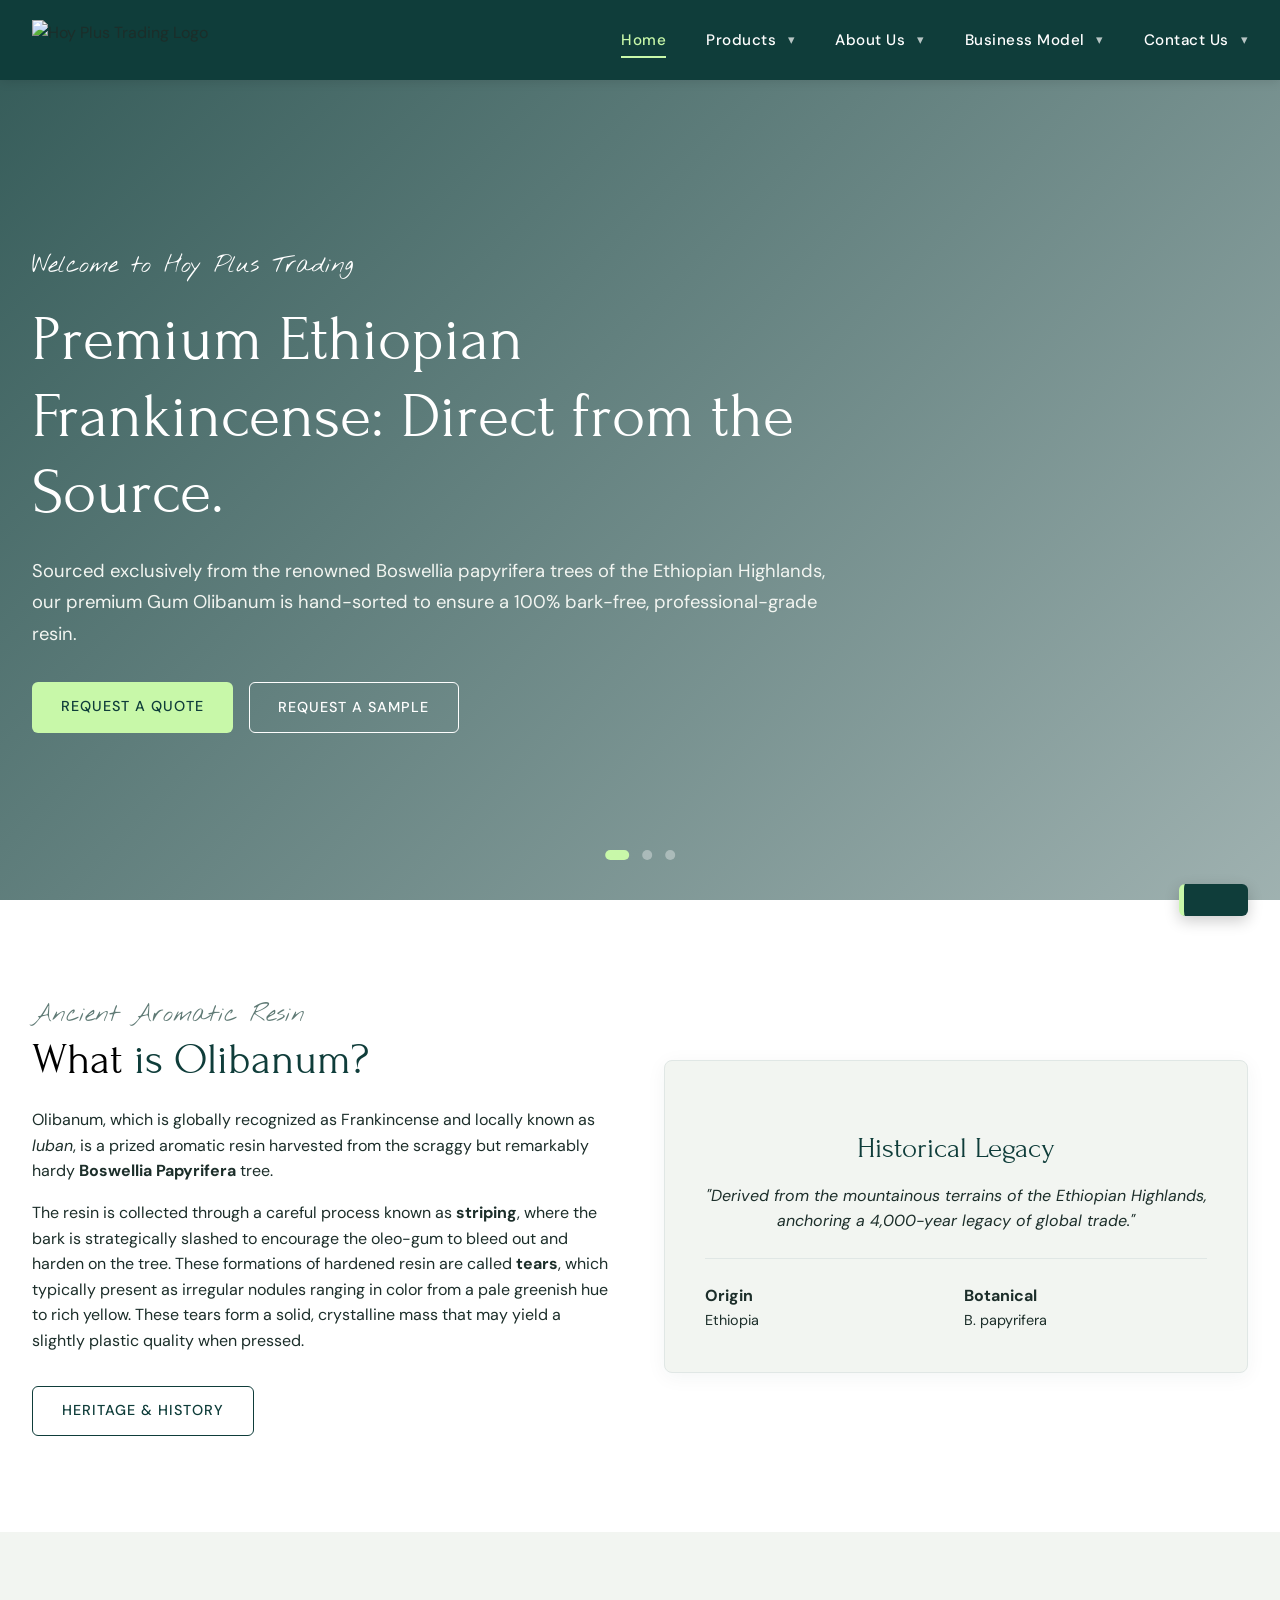
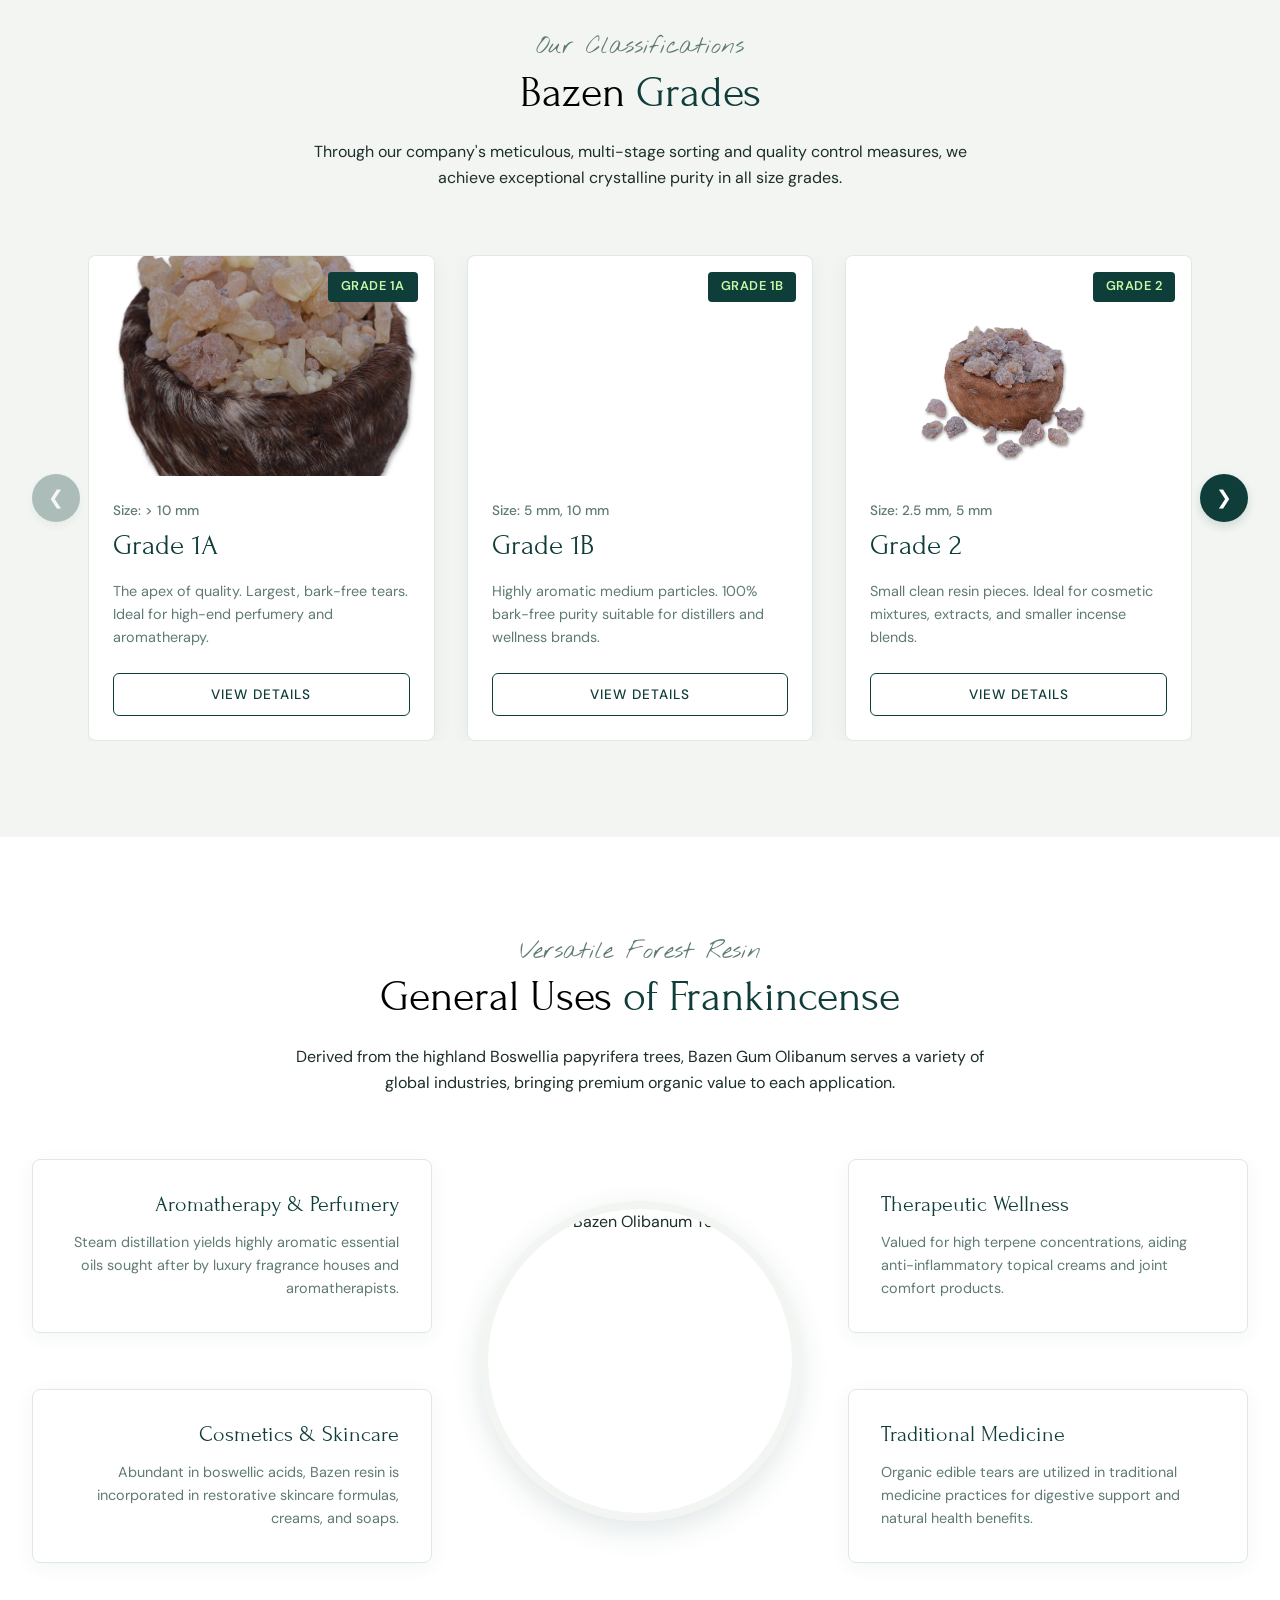
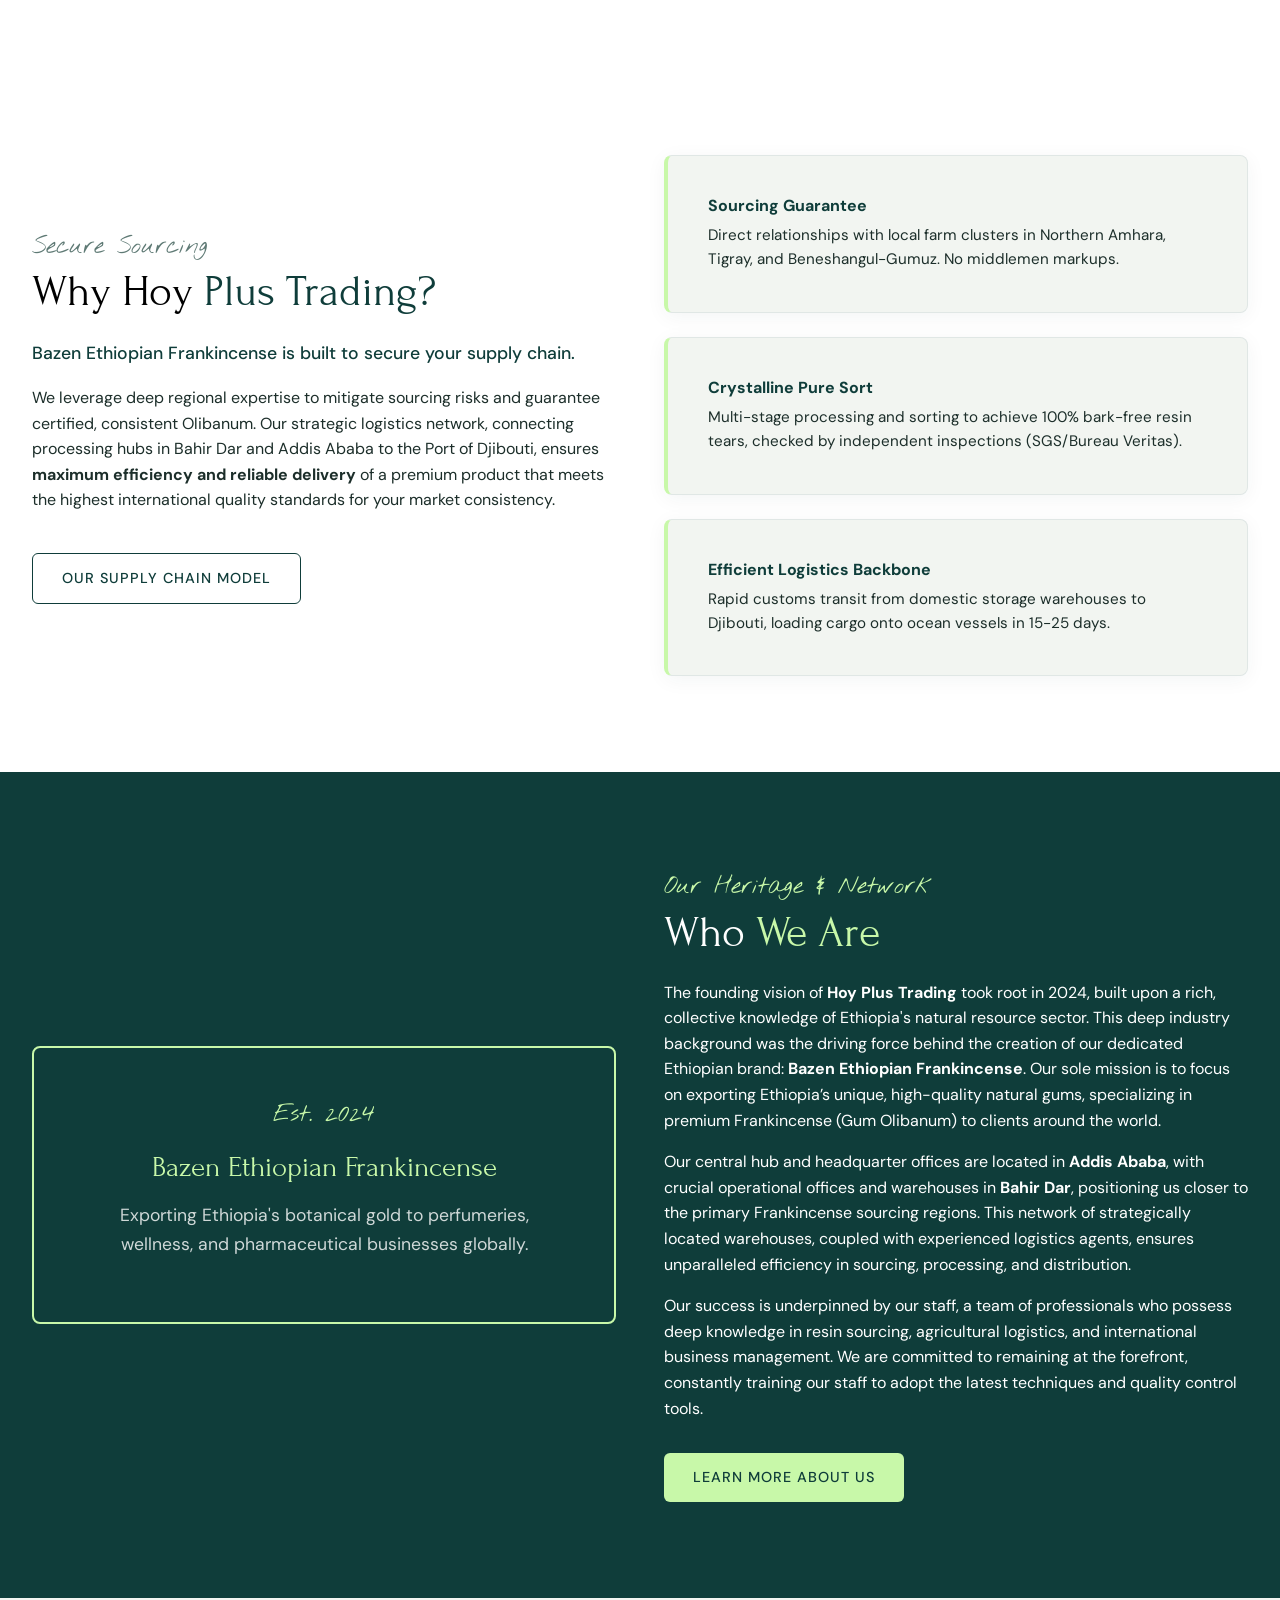
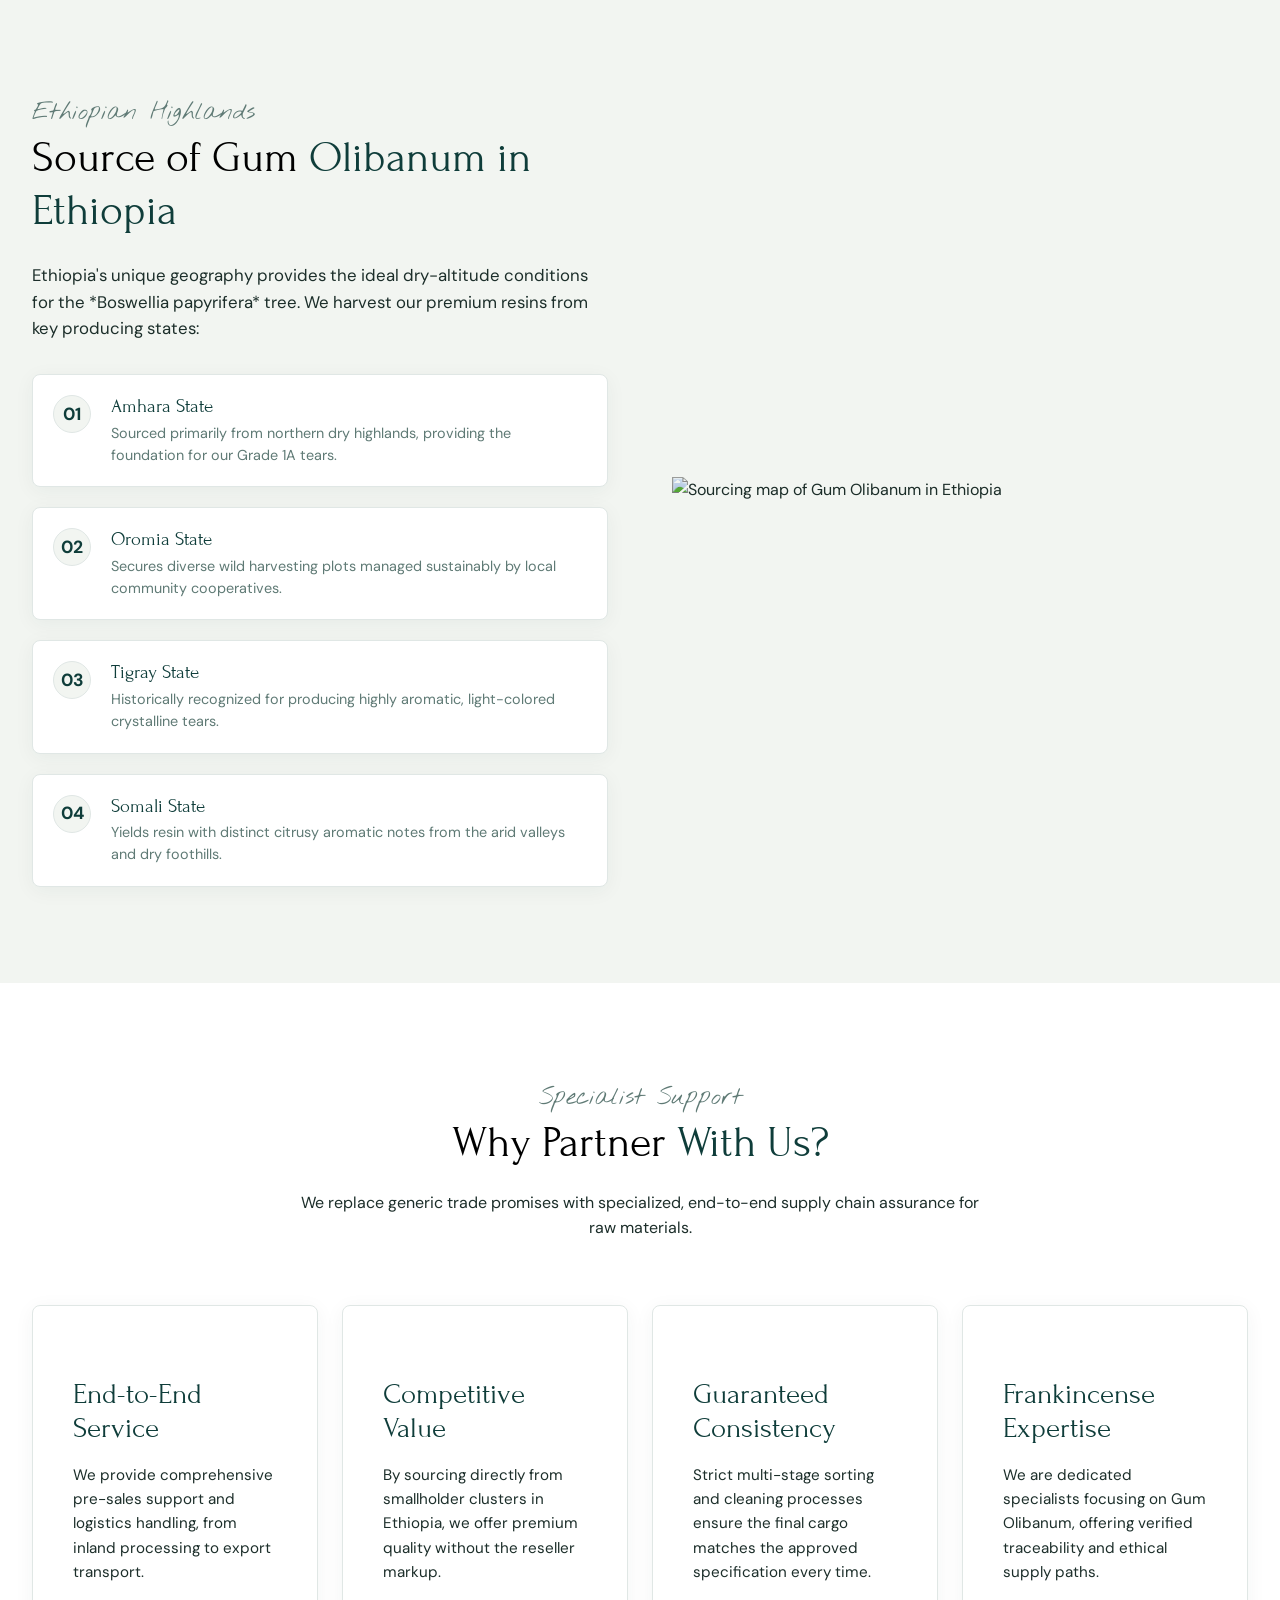
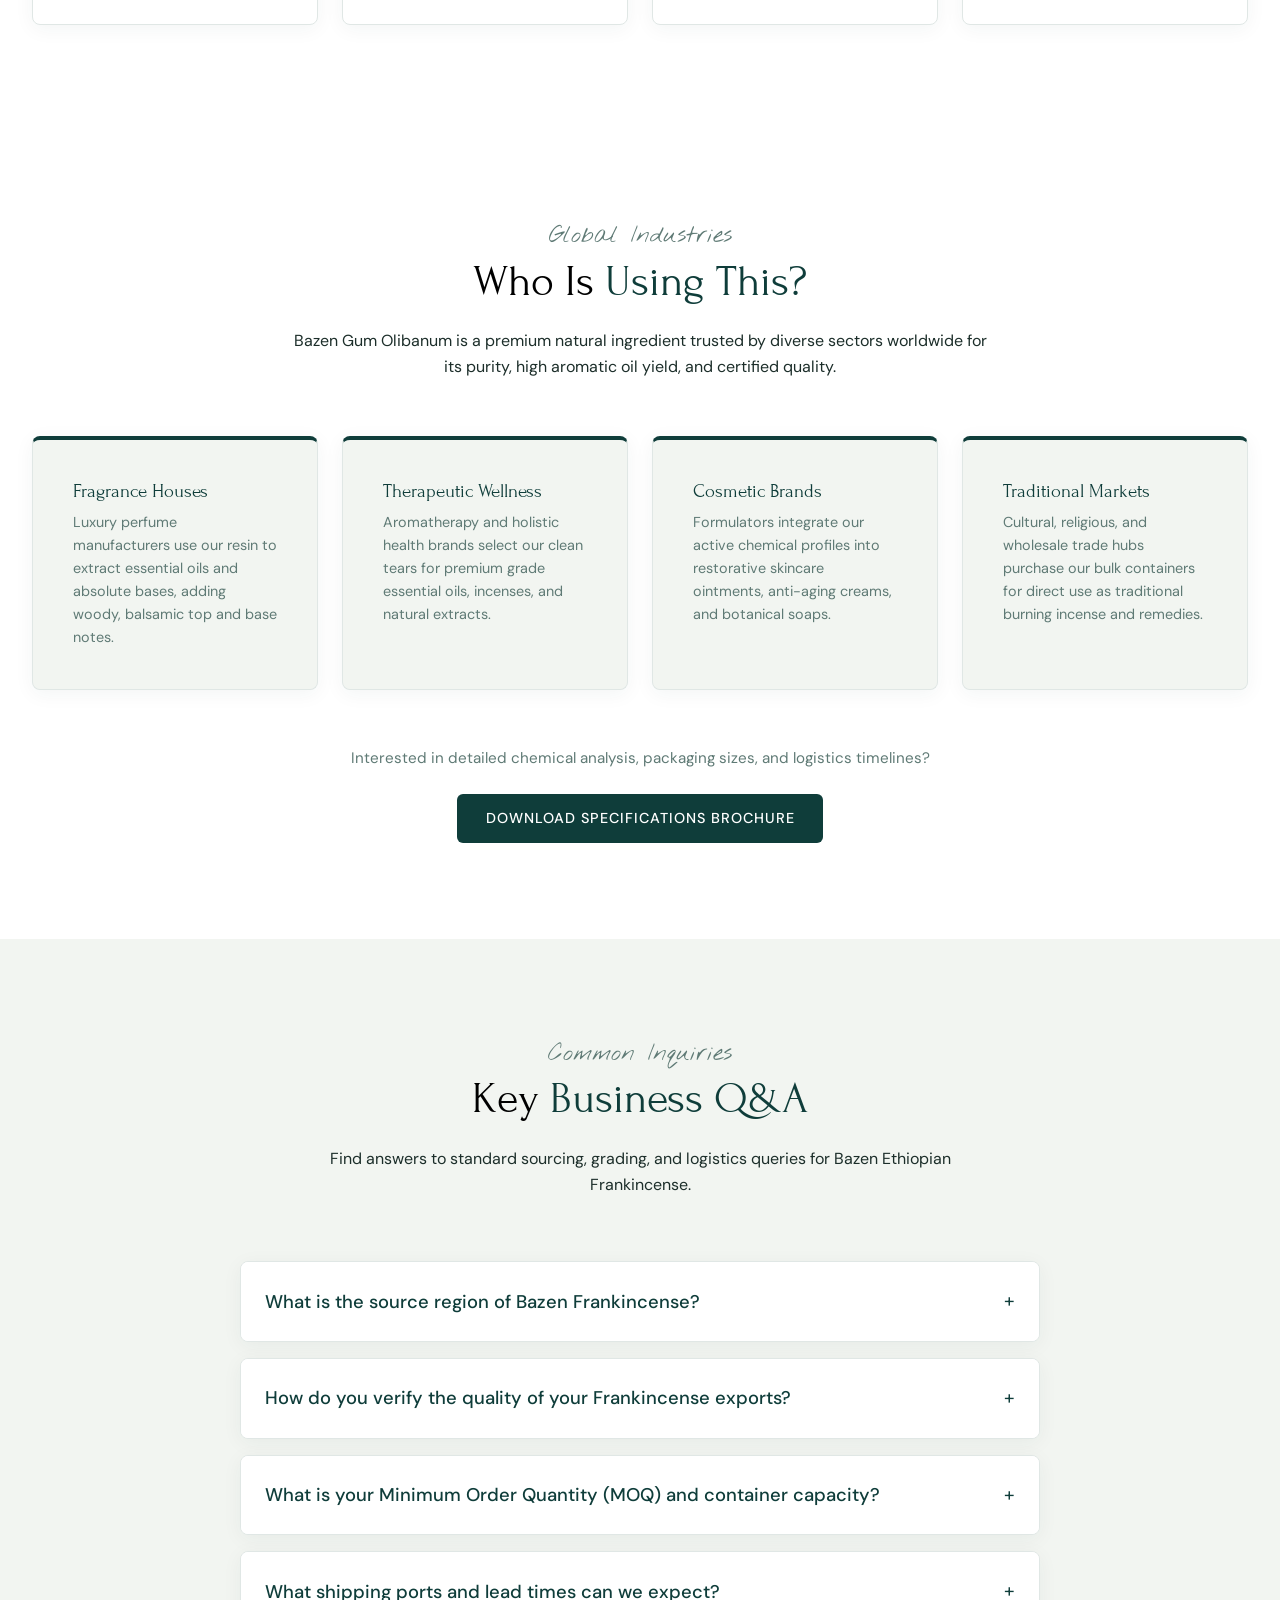
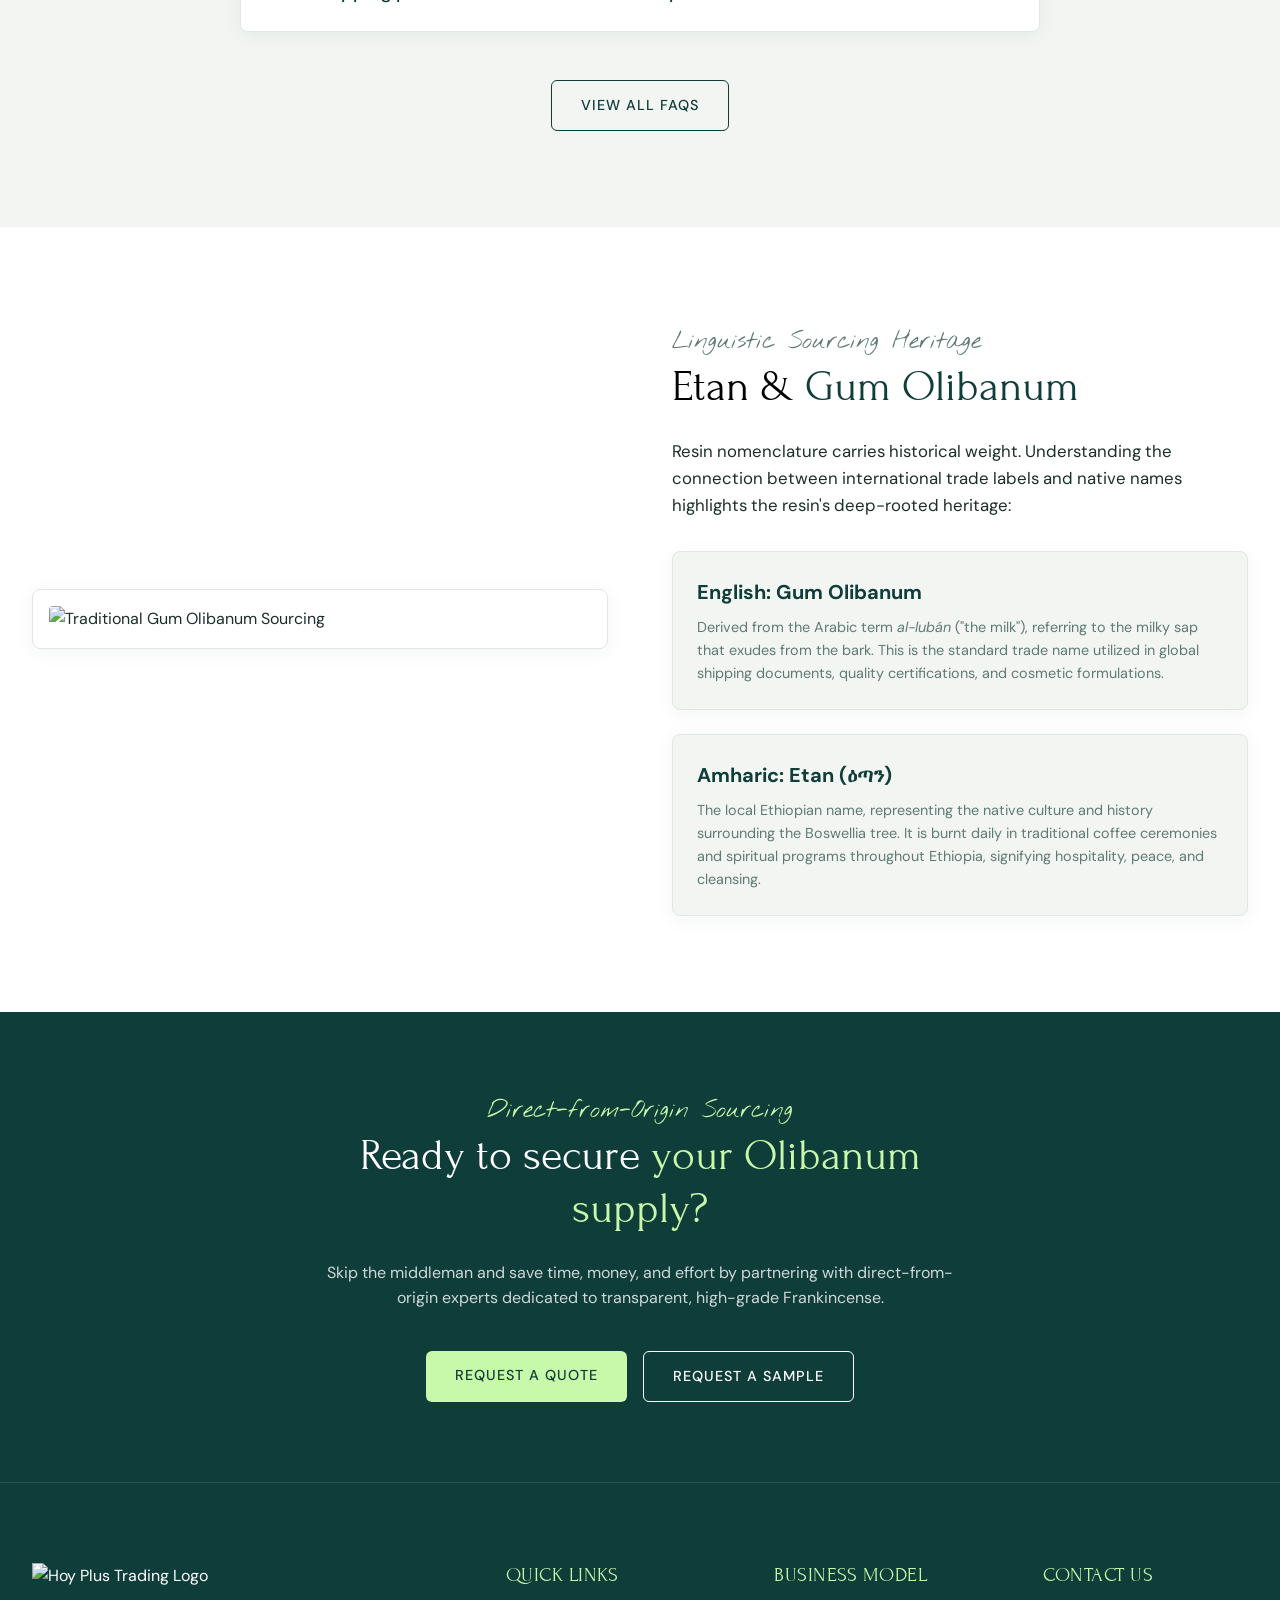
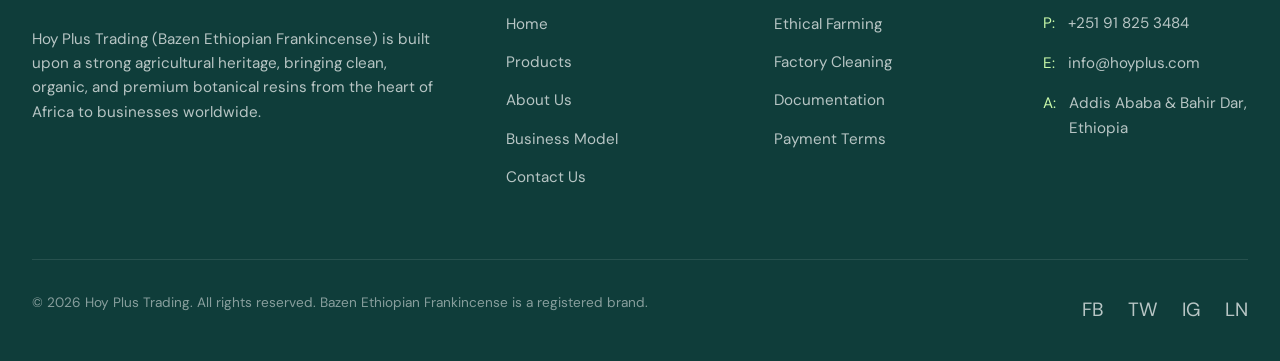
==== commit c3e4d2e8: "Rename product grades to standard Grade 1A, 1B, 2, 3, 4 Special, 4 Normal" ====
--- a/index.html
+++ b/index.html
@@ -30,12 +30,12 @@
                     <li class="has-dropdown">
                         <a href="products.html" id="nav-products">Products</a>
                         <ul class="dropdown">
-                            <li><a href="grade-1a.html">1st Grade A</a></li>
-                            <li><a href="grade-1b.html">1st Grade B</a></li>
-                            <li><a href="grade-2.html">2nd Grade</a></li>
-                            <li><a href="grade-3.html">3rd Grade</a></li>
-                            <li><a href="grade-4-special.html">4th Grade Special</a></li>
-                            <li><a href="grade-4-normal.html">4th Grade Normal</a></li>
+                            <li><a href="grade-1a.html">Grade 1A</a></li>
+                            <li><a href="grade-1b.html">Grade 1B</a></li>
+                            <li><a href="grade-2.html">Grade 2</a></li>
+                            <li><a href="grade-3.html">Grade 3</a></li>
+                            <li><a href="grade-4-special.html">Grade 4 Special</a></li>
+                            <li><a href="grade-4-normal.html">Grade 4 Normal</a></li>
                         </ul>
                     </li>
                     <li class="has-dropdown">
@@ -163,12 +163,12 @@
                         <!-- Grade 1A -->
                         <div class="grade-card" id="card-grade-1a">
                             <div class="grade-img" style="background-image: url('images/Grade%201A.webp');">
-                                <span class="grade-tag">1st Grade A</span>
+                                <span class="grade-tag">Grade 1A</span>
                             </div>
                             <div class="grade-body" style="display: flex; flex-direction: column; justify-content: space-between; height: calc(100% - 220px);">
                                 <div>
                                     <p class="grade-size">Size: &gt; 10 mm</p>
-                                    <h3><a href="grade-1a.html">1st Grade A</a></h3>
+                                    <h3><a href="grade-1a.html">Grade 1A</a></h3>
                                     <p style="font-size: 0.9rem; color: var(--color-text-muted); margin-bottom: 1.5rem;">The apex of quality. Largest, bark-free tears. Ideal for high-end perfumery and aromatherapy.</p>
                                 </div>
                                 <a href="grade-1a.html" class="btn btn-outline" style="text-align: center; width: 100%; display: block; font-size: 0.85rem; padding: 0.6rem 1rem;">View Details</a>
@@ -178,12 +178,12 @@
                         <!-- Grade 1B -->
                         <div class="grade-card" id="card-grade-1b">
                             <div class="grade-img" style="background-image: url('https://shegerdemo.com/holyplus/wp-content/uploads/2026/04/slide-frankincense.webp');">
-                                <span class="grade-tag">1st Grade B</span>
+                                <span class="grade-tag">Grade 1B</span>
                             </div>
                             <div class="grade-body" style="display: flex; flex-direction: column; justify-content: space-between; height: calc(100% - 220px);">
                                 <div>
                                     <p class="grade-size">Size: 5 mm, 10 mm</p>
-                                    <h3><a href="grade-1b.html">1st Grade B</a></h3>
+                                    <h3><a href="grade-1b.html">Grade 1B</a></h3>
                                     <p style="font-size: 0.9rem; color: var(--color-text-muted); margin-bottom: 1.5rem;">Highly aromatic medium particles. 100% bark-free purity suitable for distillers and wellness brands.</p>
                                 </div>
                                 <a href="grade-1b.html" class="btn btn-outline" style="text-align: center; width: 100%; display: block; font-size: 0.85rem; padding: 0.6rem 1rem;">View Details</a>
@@ -193,12 +193,12 @@
                         <!-- Grade 2 -->
                         <div class="grade-card" id="card-grade-2">
                             <div class="grade-img" style="background-image: url('images/Grade%202A.webp');">
-                                <span class="grade-tag">2nd Grade</span>
+                                <span class="grade-tag">Grade 2</span>
                             </div>
                             <div class="grade-body" style="display: flex; flex-direction: column; justify-content: space-between; height: calc(100% - 220px);">
                                 <div>
                                     <p class="grade-size">Size: 2.5 mm, 5 mm</p>
-                                    <h3><a href="grade-2.html">2nd Grade</a></h3>
+                                    <h3><a href="grade-2.html">Grade 2</a></h3>
                                     <p style="font-size: 0.9rem; color: var(--color-text-muted); margin-bottom: 1.5rem;">Small clean resin pieces. Ideal for cosmetic mixtures, extracts, and smaller incense blends.</p>
                                 </div>
                                 <a href="grade-2.html" class="btn btn-outline" style="text-align: center; width: 100%; display: block; font-size: 0.85rem; padding: 0.6rem 1rem;">View Details</a>
@@ -208,12 +208,12 @@
                         <!-- Grade 3 -->
                         <div class="grade-card" id="card-grade-3">
                             <div class="grade-img" style="background-image: url('https://shegerdemo.com/holyplus/wp-content/uploads/2026/04/slide-frankincense.webp');">
-                                <span class="grade-tag">3rd Grade</span>
+                                <span class="grade-tag">Grade 3</span>
                             </div>
                             <div class="grade-body" style="display: flex; flex-direction: column; justify-content: space-between; height: calc(100% - 220px);">
                                 <div>
                                     <p class="grade-size">Size: &lt; 2.5 mm</p>
-                                    <h3><a href="grade-3.html">3rd Grade</a></h3>
+                                    <h3><a href="grade-3.html">Grade 3</a></h3>
                                     <p style="font-size: 0.9rem; color: var(--color-text-muted); margin-bottom: 1.5rem;">Fine particles. High aromatic concentration. Perfect for burning mixtures and wellness extractions.</p>
                                 </div>
                                 <a href="grade-3.html" class="btn btn-outline" style="text-align: center; width: 100%; display: block; font-size: 0.85rem; padding: 0.6rem 1rem;">View Details</a>
@@ -223,12 +223,12 @@
                         <!-- Grade 4 Special -->
                         <div class="grade-card" id="card-grade-4-special">
                             <div class="grade-img" style="background-image: url('https://shegerdemo.com/holyplus/wp-content/uploads/2026/04/slide-frankincense.webp');">
-                                <span class="grade-tag">4th Grade Special</span>
+                                <span class="grade-tag">Grade 4 Special</span>
                             </div>
                             <div class="grade-body" style="display: flex; flex-direction: column; justify-content: space-between; height: calc(100% - 220px);">
                                 <div>
                                     <p class="grade-size">Size: 1 mm - 2.5 mm</p>
-                                    <h3><a href="grade-4-special.html">4th Grade Special</a></h3>
+                                    <h3><a href="grade-4-special.html">Grade 4 Special</a></h3>
                                     <p style="font-size: 0.9rem; color: var(--color-text-muted); margin-bottom: 1.5rem;">Sifted small tears and clean granules. Extra sorted to minimize bark and dust. Popular for incense processing.</p>
                                 </div>
                                 <a href="grade-4-special.html" class="btn btn-outline" style="text-align: center; width: 100%; display: block; font-size: 0.85rem; padding: 0.6rem 1rem;">View Details</a>
@@ -238,12 +238,12 @@
                         <!-- Grade 4 Normal -->
                         <div class="grade-card" id="card-grade-4-normal">
                             <div class="grade-img" style="background-image: url('https://shegerdemo.com/holyplus/wp-content/uploads/2026/04/slide-frankincense.webp');">
-                                <span class="grade-tag">4th Grade Normal</span>
+                                <span class="grade-tag">Grade 4 Normal</span>
                             </div>
                             <div class="grade-body" style="display: flex; flex-direction: column; justify-content: space-between; height: calc(100% - 220px);">
                                 <div>
                                     <p class="grade-size">Size: &lt; 1.5 mm</p>
-                                    <h3><a href="grade-4-normal.html">4th Grade Normal</a></h3>
+                                    <h3><a href="grade-4-normal.html">Grade 4 Normal</a></h3>
                                     <p style="font-size: 0.9rem; color: var(--color-text-muted); margin-bottom: 1.5rem;">Natural siftings and powder. Highly aromatic and cost-effective bulk choice for oil steam distillation.</p>
                                 </div>
                                 <a href="grade-4-normal.html" class="btn btn-outline" style="text-align: center; width: 100%; display: block; font-size: 0.85rem; padding: 0.6rem 1rem;">View Details</a>
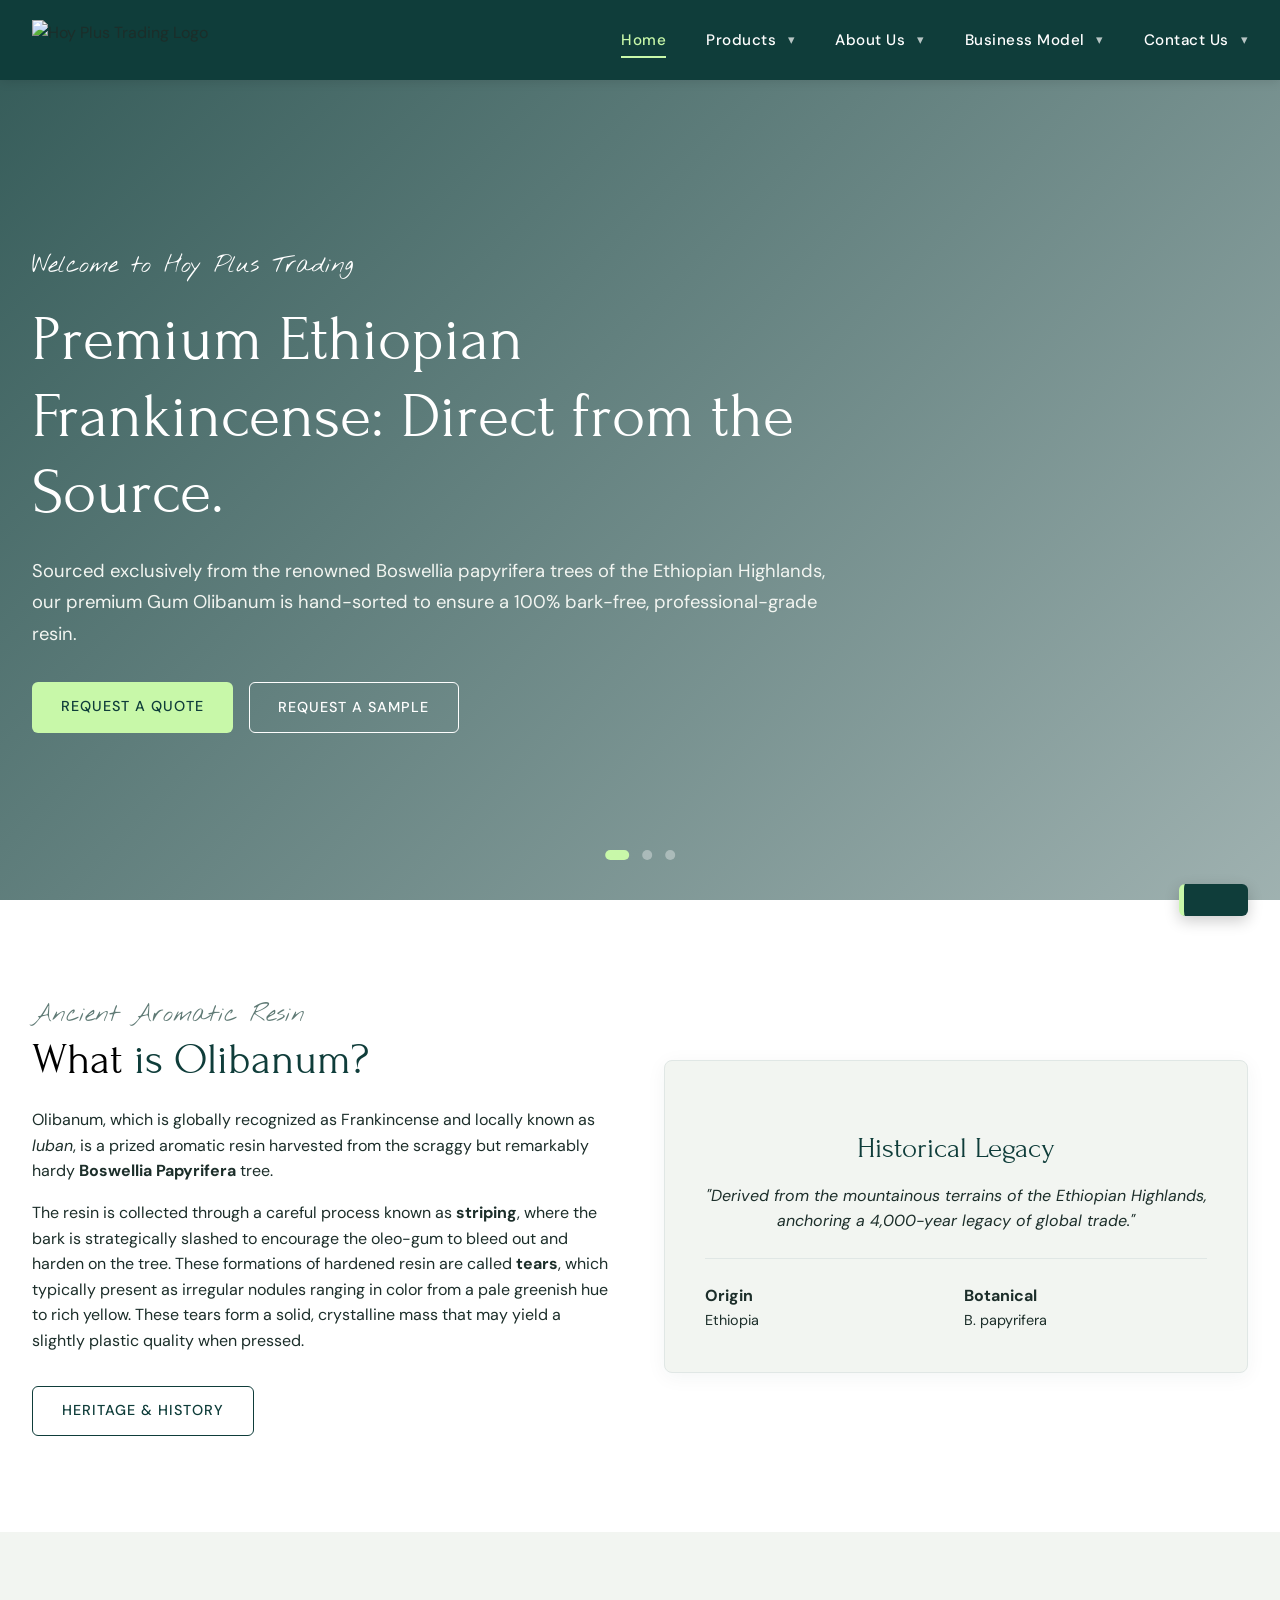
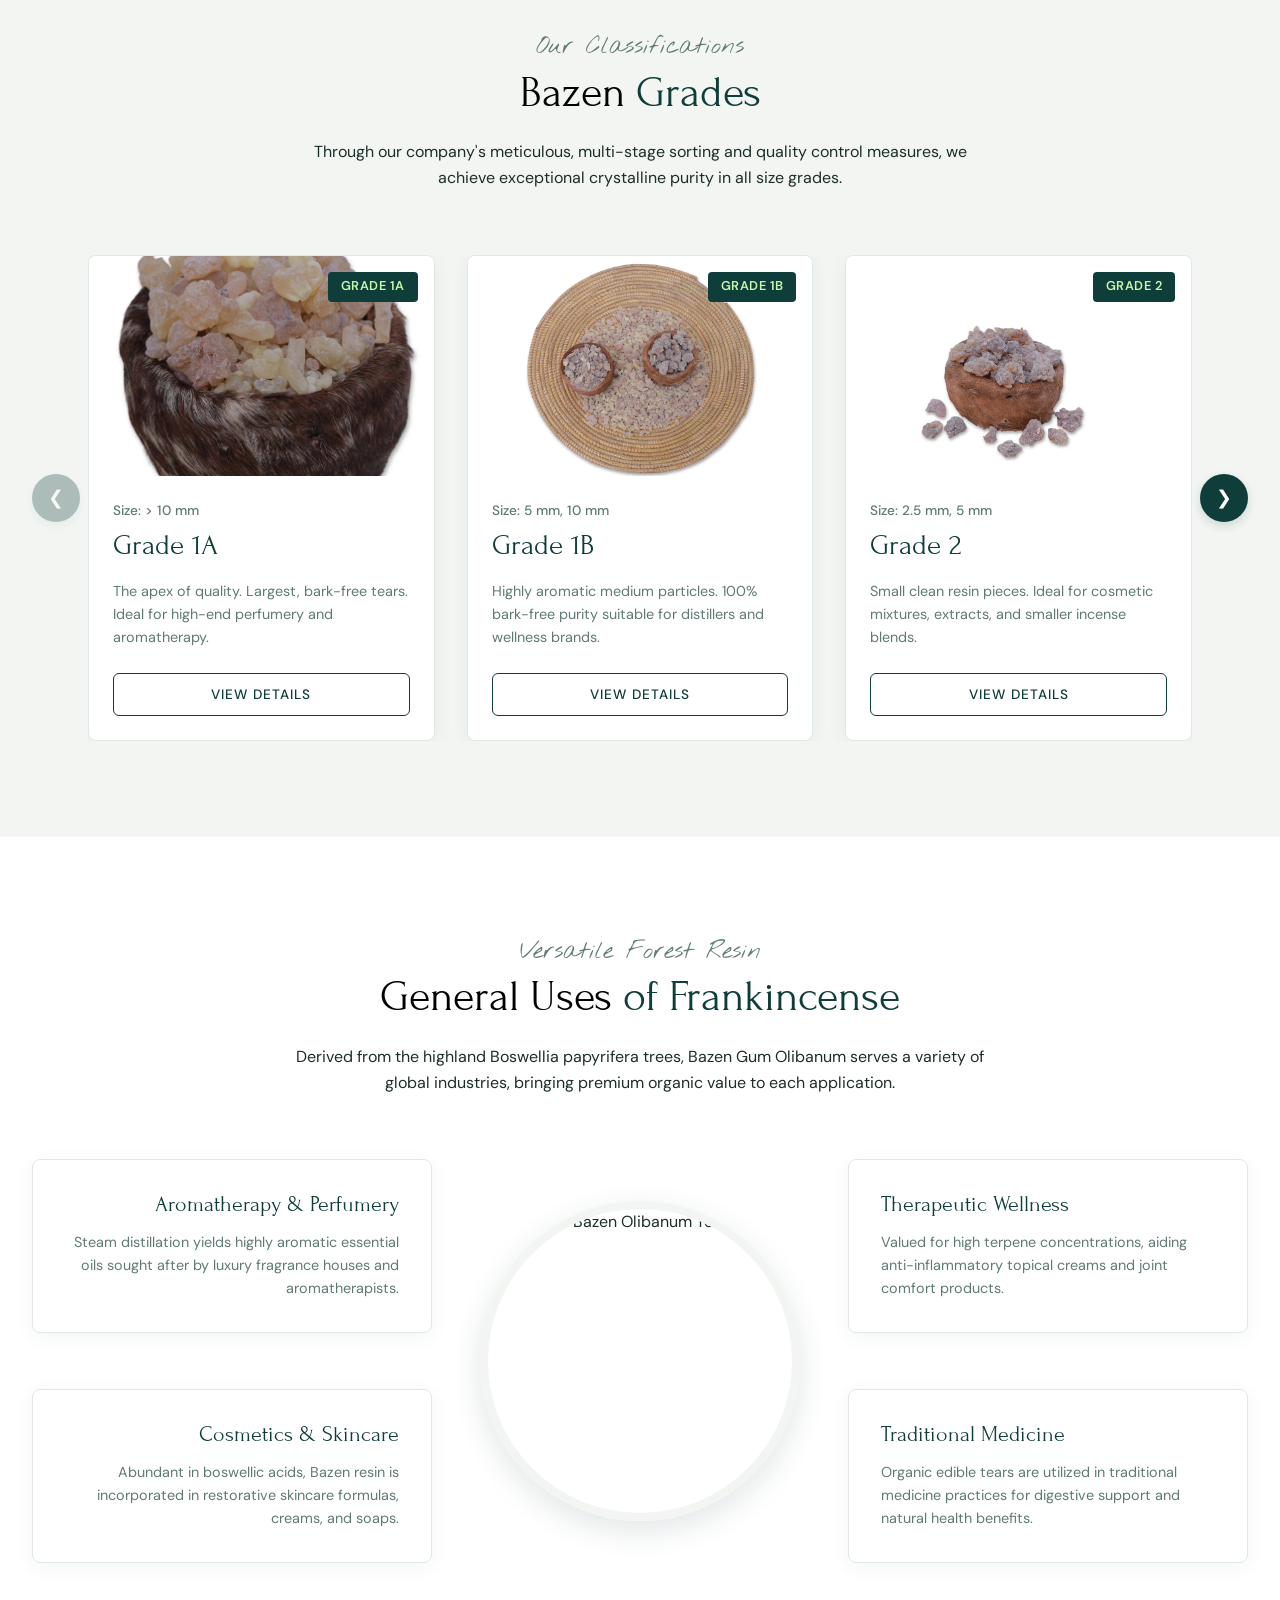
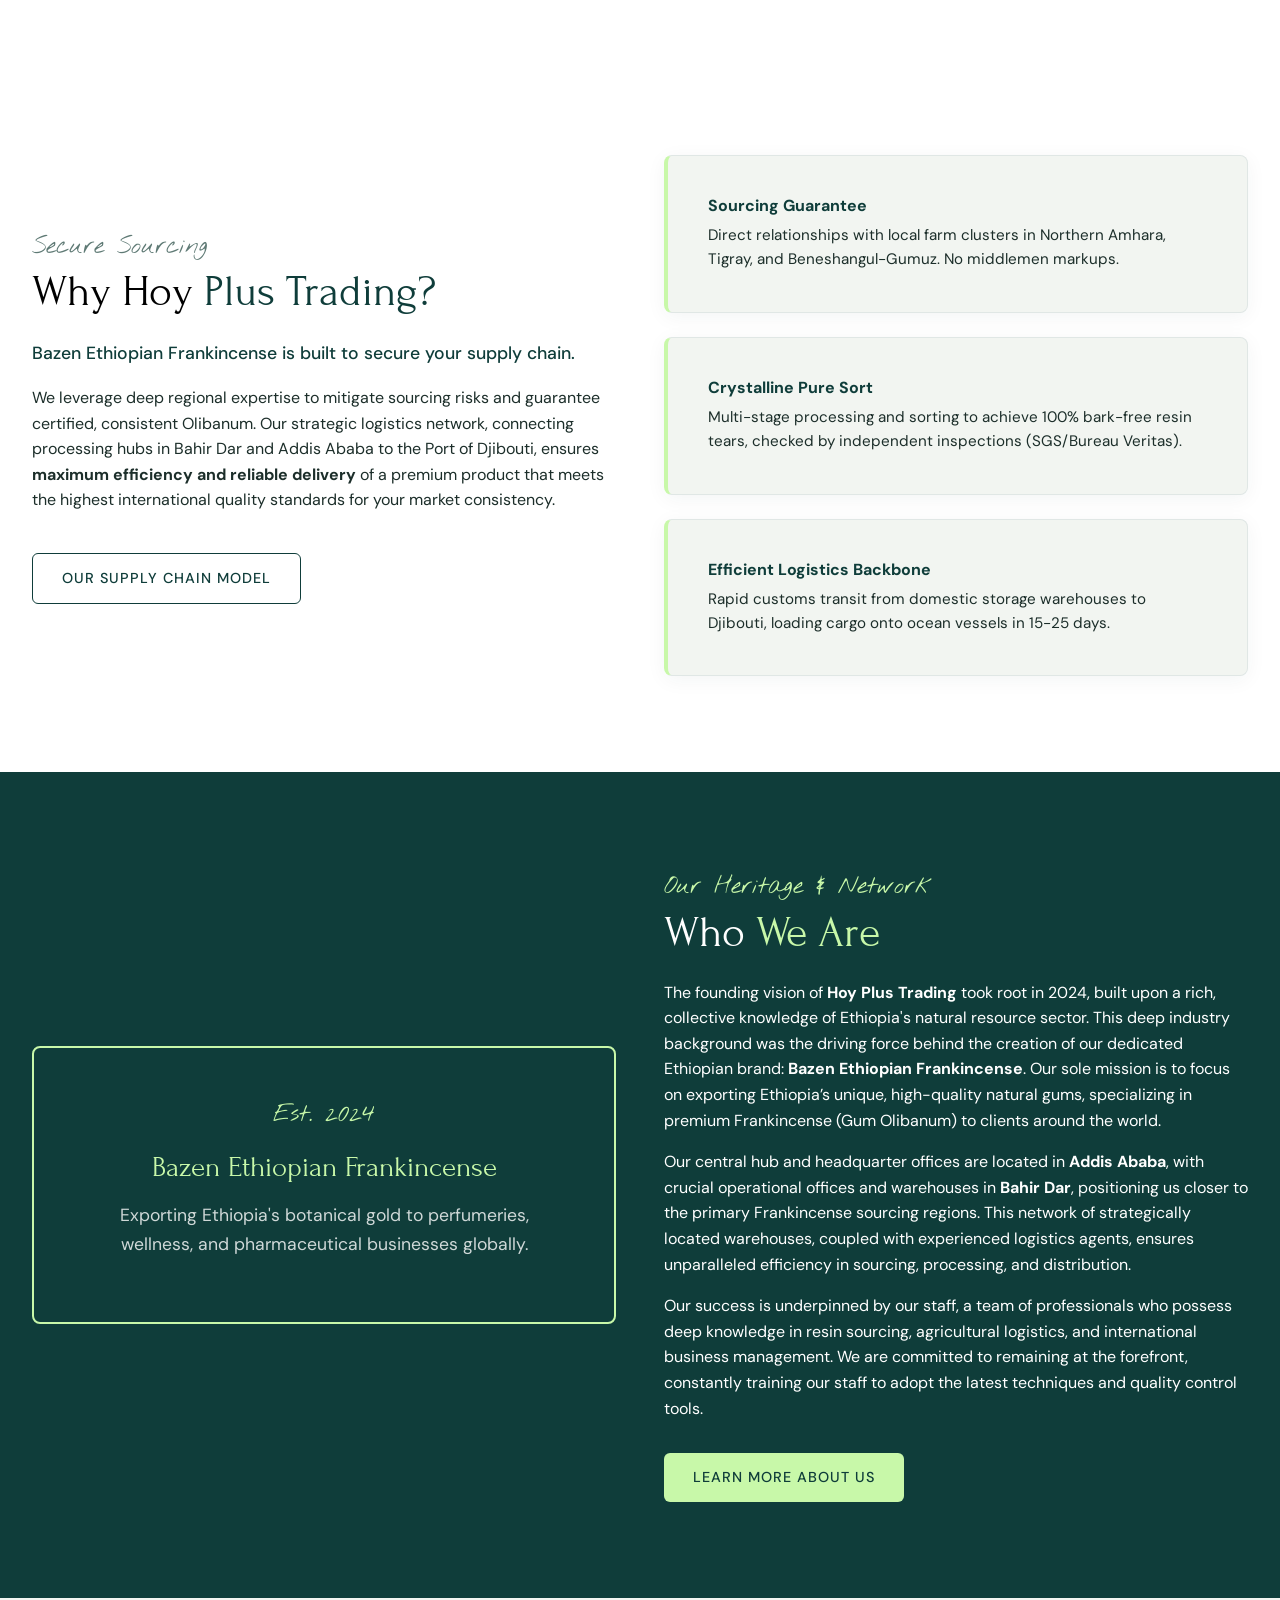
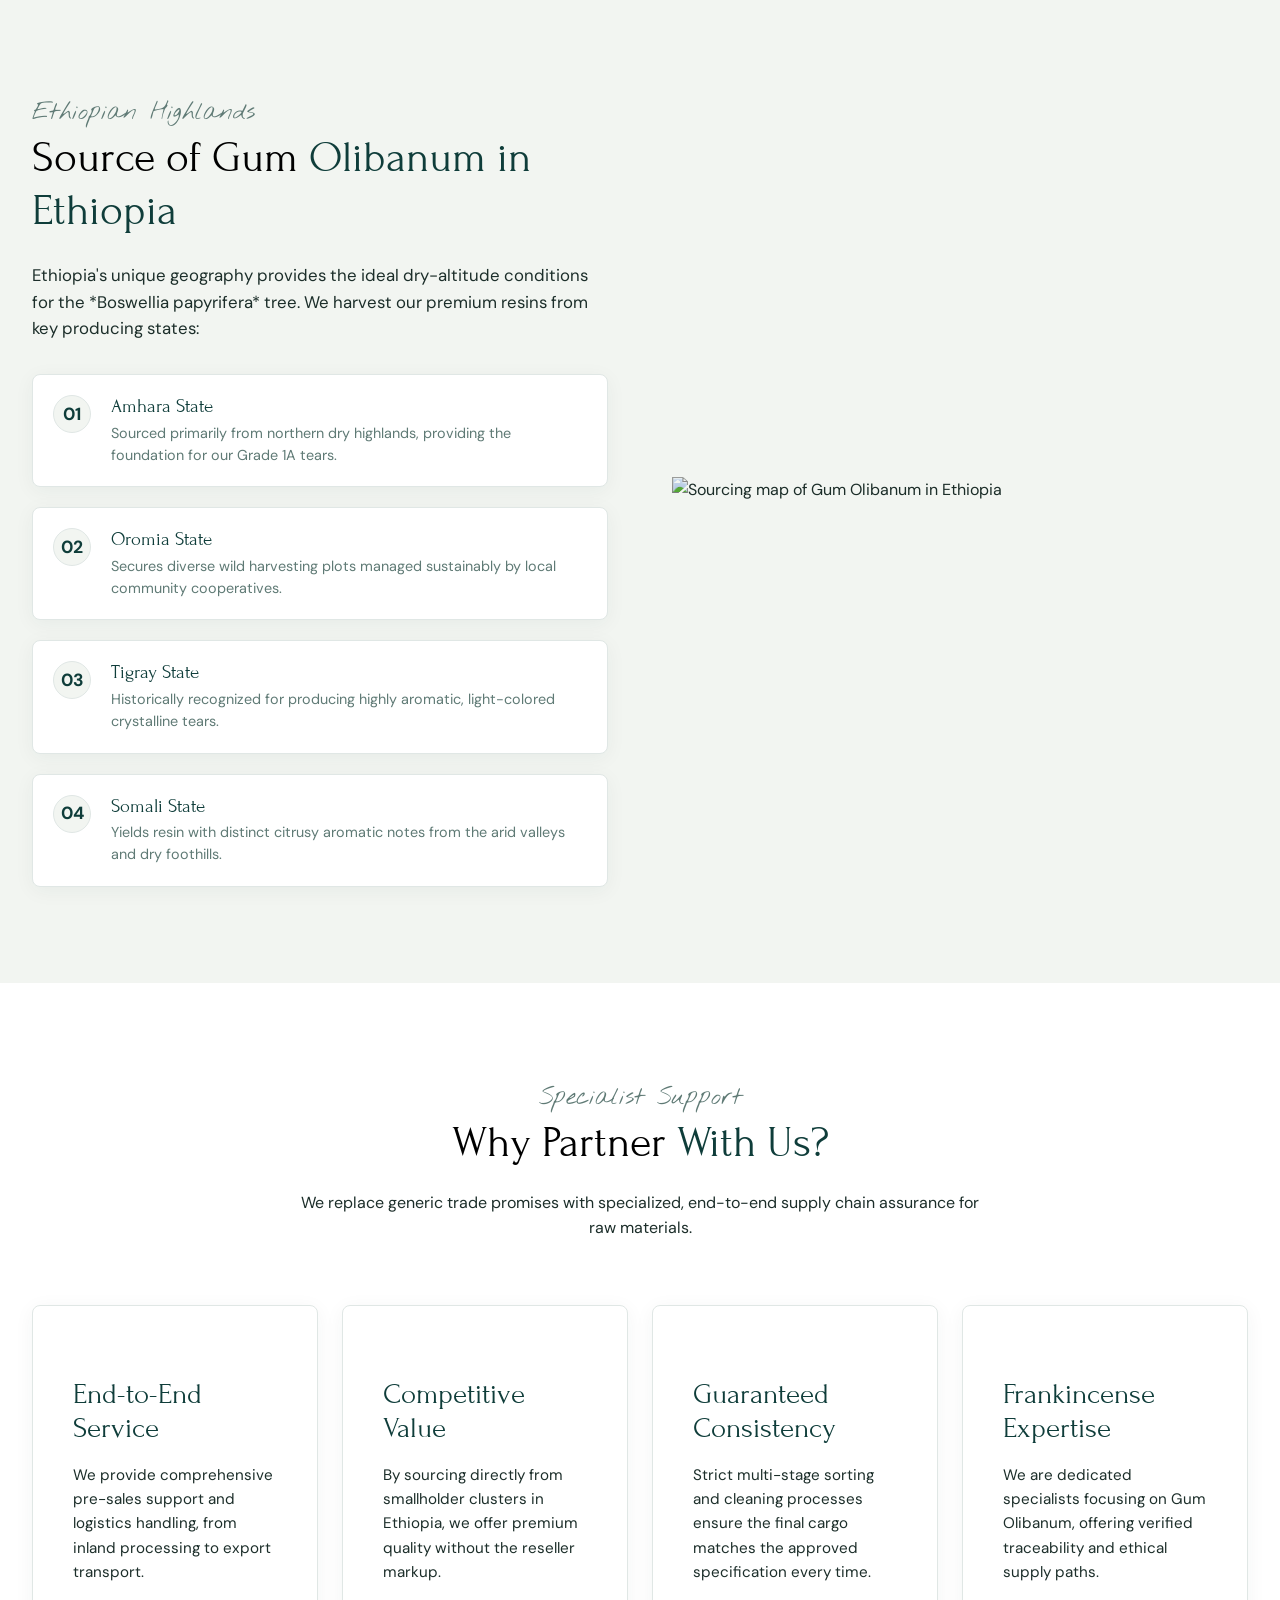
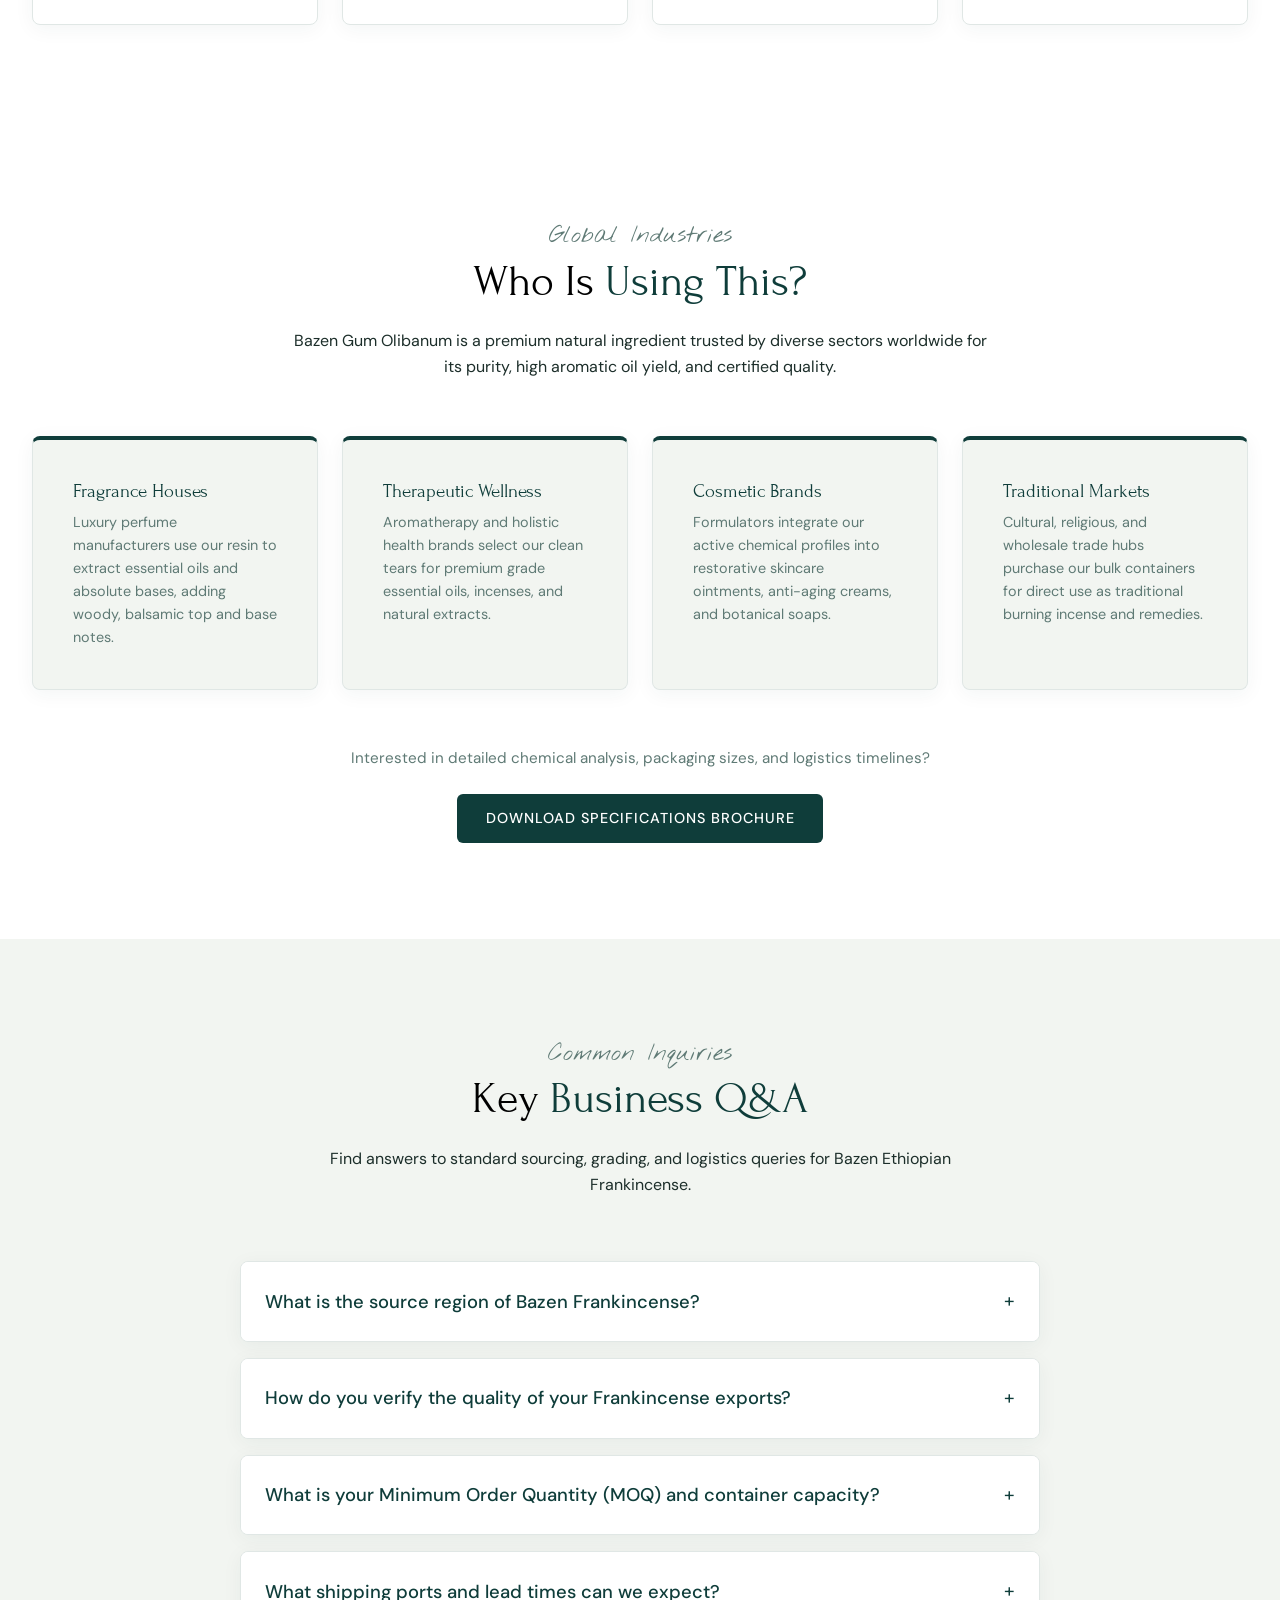
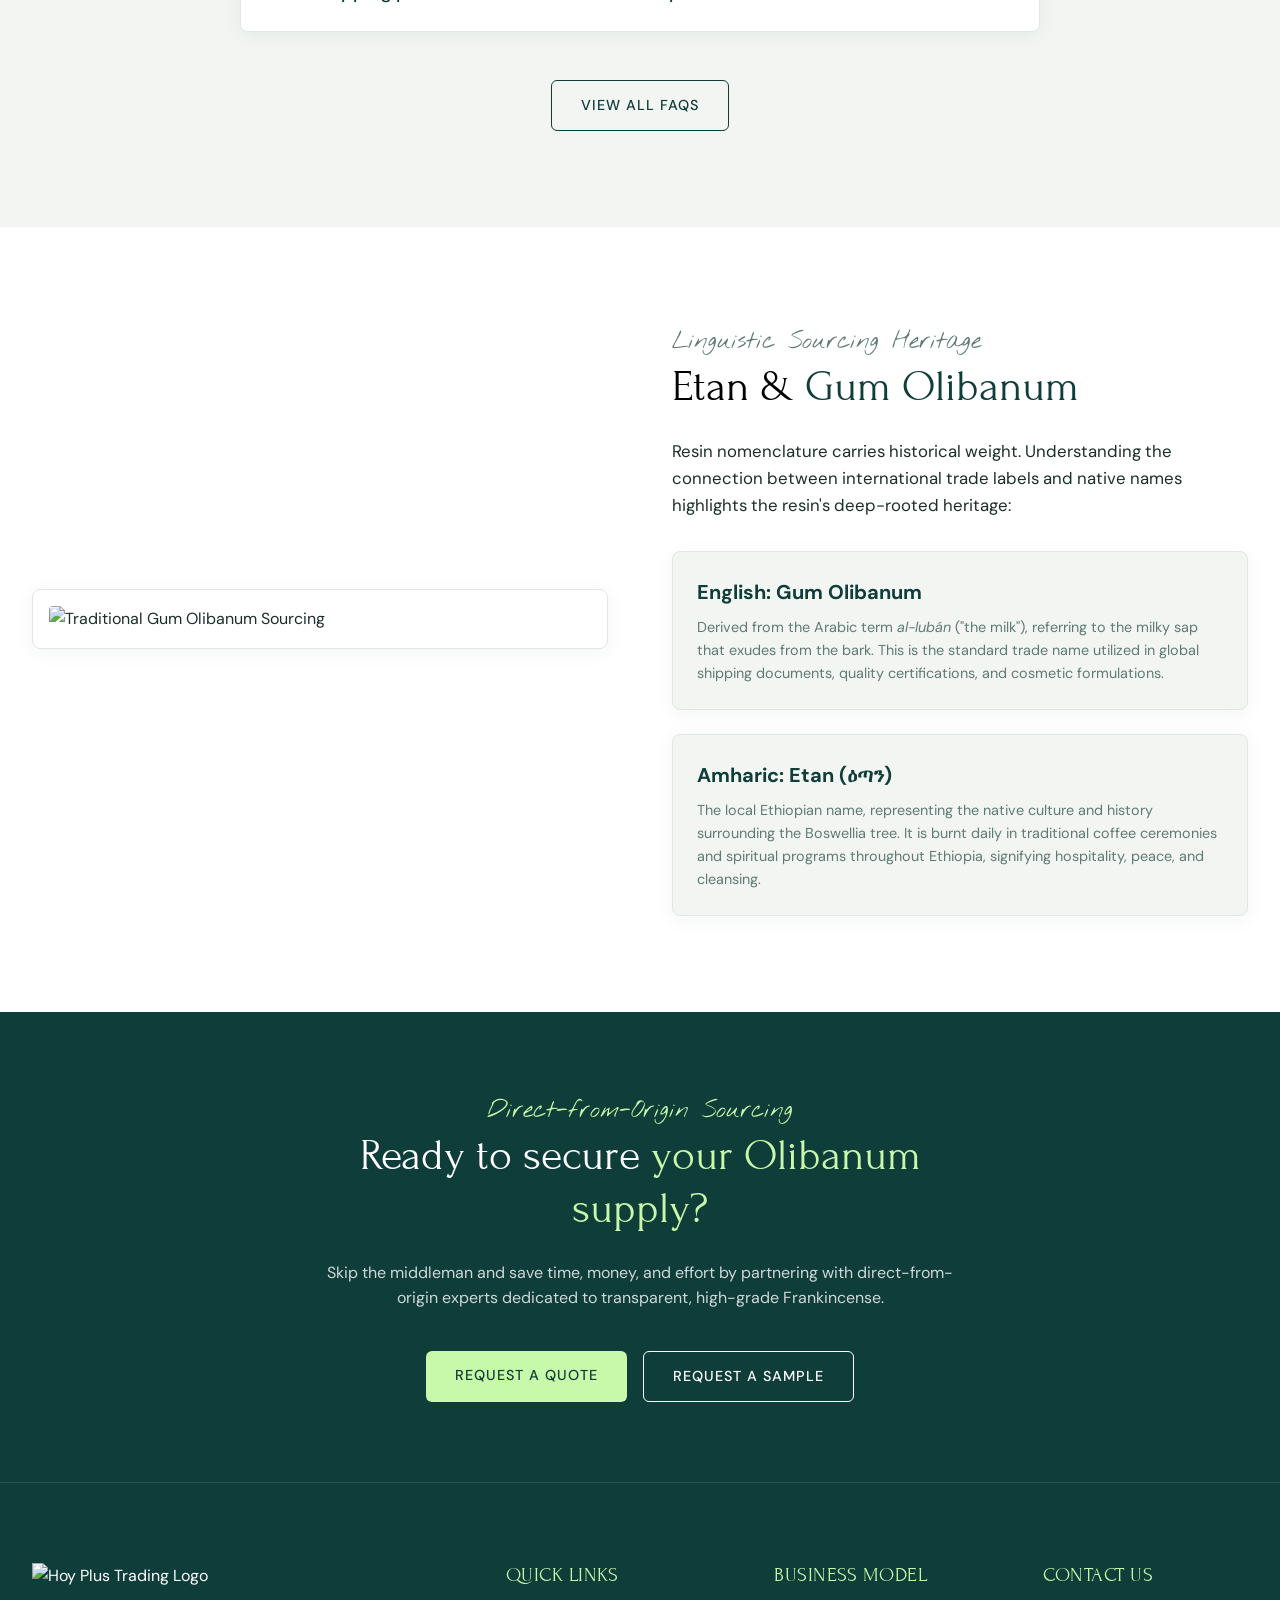
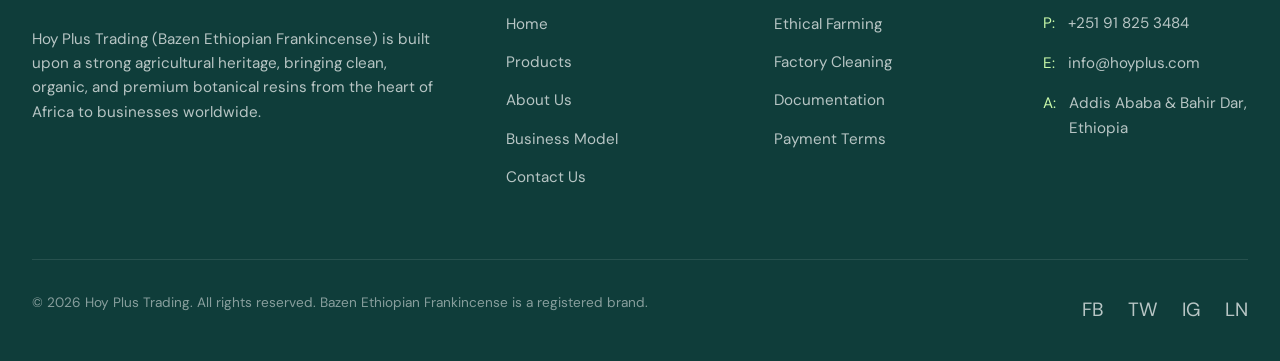
==== commit 2a59665c: "Assign unique local images to each of the 6 product grades in sliders and banners" ====
--- a/index.html
+++ b/index.html
@@ -177,7 +177,7 @@
                         
                         <!-- Grade 1B -->
                         <div class="grade-card" id="card-grade-1b">
-                            <div class="grade-img" style="background-image: url('https://shegerdemo.com/holyplus/wp-content/uploads/2026/04/slide-frankincense.webp');">
+                            <div class="grade-img" style="background-image: url('images/162A6394.webp');">
                                 <span class="grade-tag">Grade 1B</span>
                             </div>
                             <div class="grade-body" style="display: flex; flex-direction: column; justify-content: space-between; height: calc(100% - 220px);">
@@ -207,7 +207,7 @@
                         
                         <!-- Grade 3 -->
                         <div class="grade-card" id="card-grade-3">
-                            <div class="grade-img" style="background-image: url('https://shegerdemo.com/holyplus/wp-content/uploads/2026/04/slide-frankincense.webp');">
+                            <div class="grade-img" style="background-image: url('images/162A6439.webp');">
                                 <span class="grade-tag">Grade 3</span>
                             </div>
                             <div class="grade-body" style="display: flex; flex-direction: column; justify-content: space-between; height: calc(100% - 220px);">
@@ -219,10 +219,10 @@
                                 <a href="grade-3.html" class="btn btn-outline" style="text-align: center; width: 100%; display: block; font-size: 0.85rem; padding: 0.6rem 1rem;">View Details</a>
                             </div>
                         </div>
-
+ 
                         <!-- Grade 4 Special -->
                         <div class="grade-card" id="card-grade-4-special">
-                            <div class="grade-img" style="background-image: url('https://shegerdemo.com/holyplus/wp-content/uploads/2026/04/slide-frankincense.webp');">
+                            <div class="grade-img" style="background-image: url('images/Grade%204%20Special.webp');">
                                 <span class="grade-tag">Grade 4 Special</span>
                             </div>
                             <div class="grade-body" style="display: flex; flex-direction: column; justify-content: space-between; height: calc(100% - 220px);">
@@ -234,10 +234,10 @@
                                 <a href="grade-4-special.html" class="btn btn-outline" style="text-align: center; width: 100%; display: block; font-size: 0.85rem; padding: 0.6rem 1rem;">View Details</a>
                             </div>
                         </div>
-
+ 
                         <!-- Grade 4 Normal -->
                         <div class="grade-card" id="card-grade-4-normal">
-                            <div class="grade-img" style="background-image: url('https://shegerdemo.com/holyplus/wp-content/uploads/2026/04/slide-frankincense.webp');">
+                            <div class="grade-img" style="background-image: url('images/Grade%204%20Normal.webp');">
                                 <span class="grade-tag">Grade 4 Normal</span>
                             </div>
                             <div class="grade-body" style="display: flex; flex-direction: column; justify-content: space-between; height: calc(100% - 220px);">
